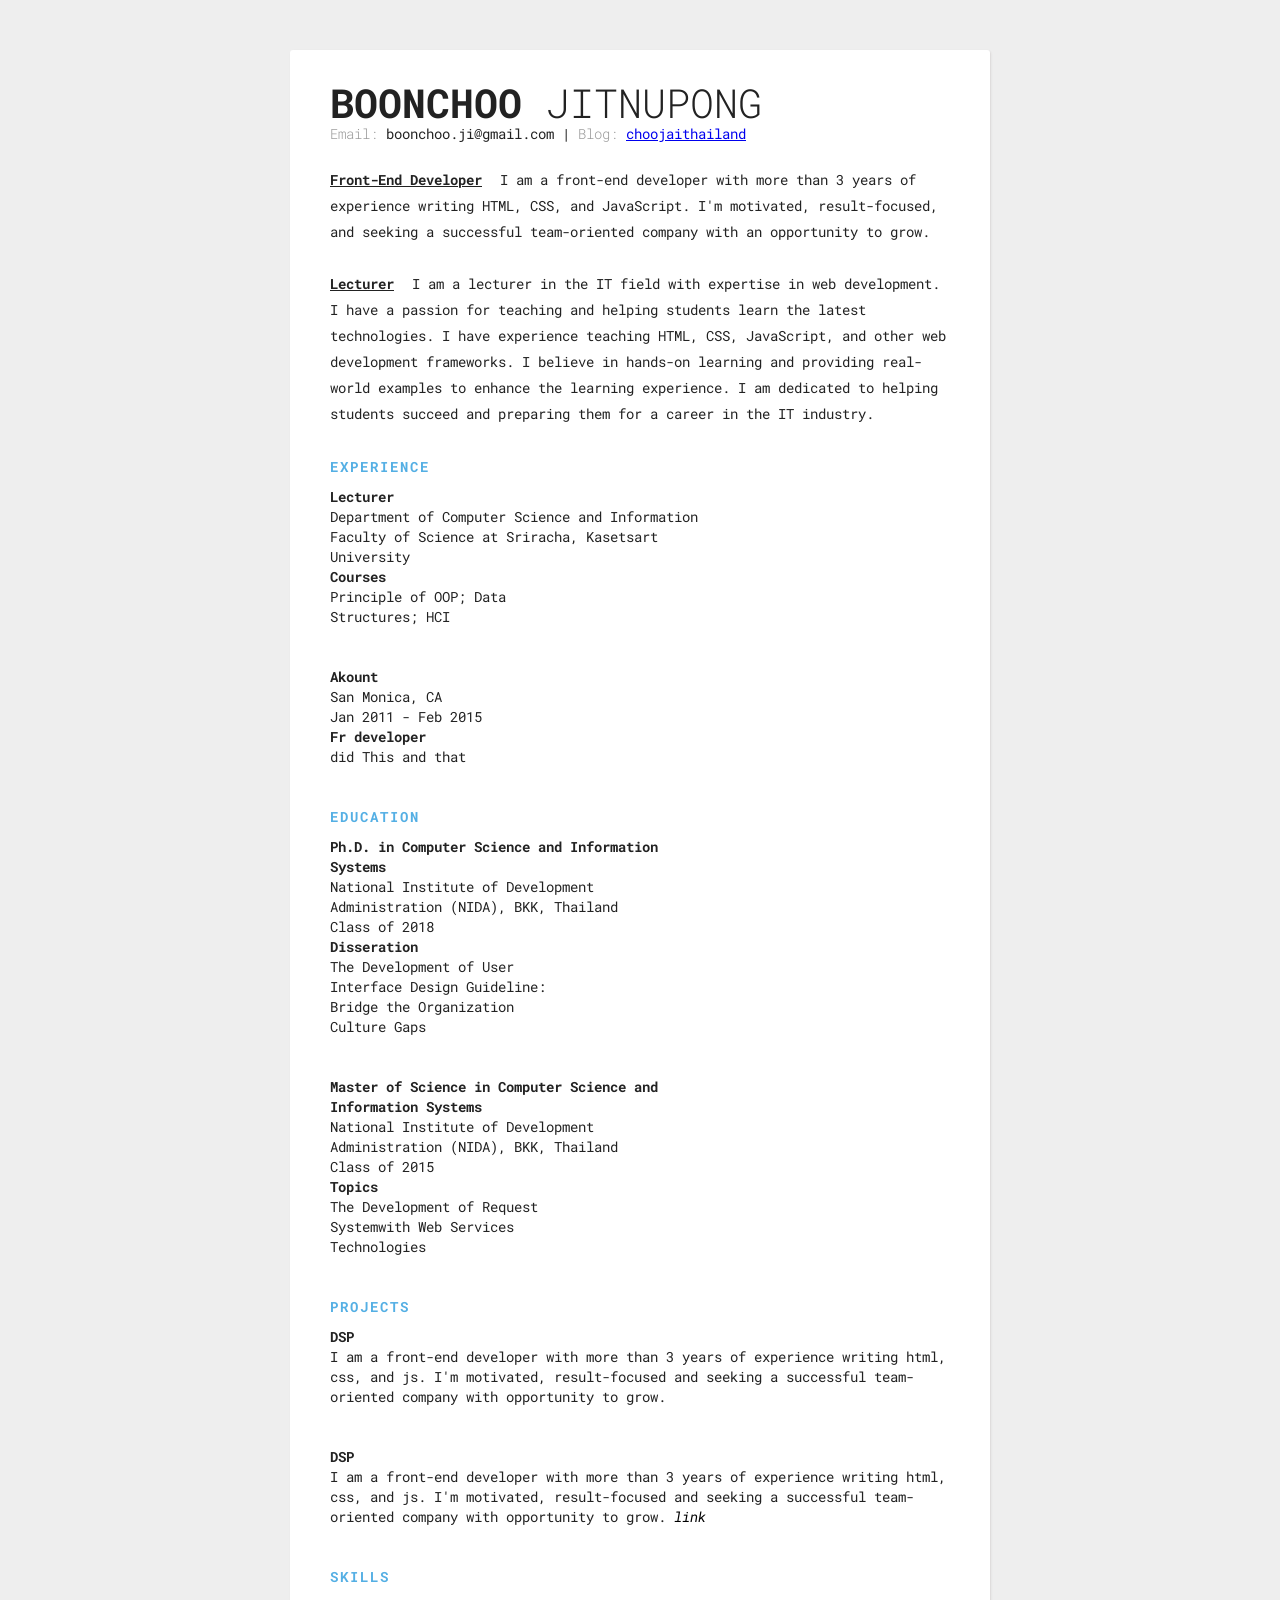
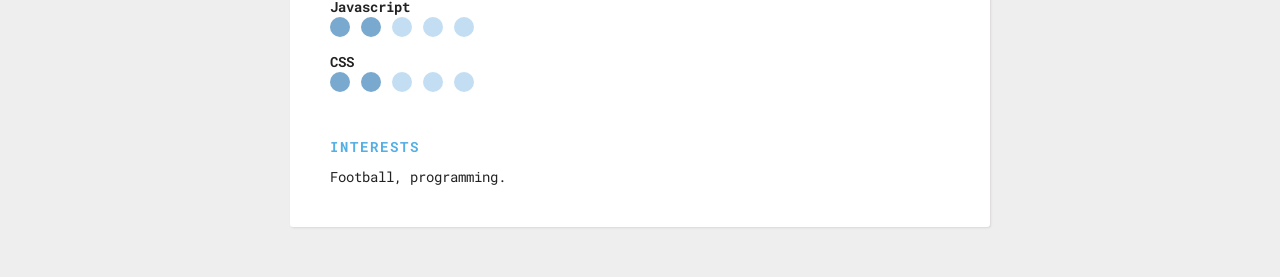
==== index.html @ eed9d1dd "add some new features" ====
<!DOCTYPE html>
<html lang="en">

<head>
    <meta charset="UTF-8">
    <meta name="viewport" content="width=device-width, initial-scale=1.0">
    <link rel="stylesheet" href="css/thecss.css">
    <title>Document</title>
</head>

<body>
    <link rel="preconnect" href="https://fonts.googleapis.com">
    <link rel="preconnect" href="https://fonts.gstatic.com" crossorigin>
    <link href="https://fonts.googleapis.com/css2?family=Roboto+Mono:ital,wght@0,100..700;1,100..700&display=swap"
        rel="stylesheet">

    <div class="container">
        <div class="header">
            <div class="full-name">
                <span class="first-name">Boonchoo</span>
                <span class="last-name">Jitnupong</span>
            </div>
            <div class="contact-info">
                <span class="email">Email: </span>
                <span class="email-val">boonchoo.ji@gmail.com</span>
                <span class="seperator">|</span>
                <span class="email">Blog:</span>
                <span class="email-val"><a href="https://choojaithailand.blogspot.com"
                        target="_blank">choojaithailand</a></span>
            </div>

            <div class="about">
                <p><span class="position">Front-End Developer </span>
                    <span class="desc">
                        I am a front-end developer with more than 3 years of experience writing HTML, CSS, and
                        JavaScript.
                        I'm motivated, result-focused, and seeking a successful team-oriented company with an
                        opportunity to
                        grow.
                    </span>
                </p>
                <br />
                <p>
                    <span class="position">Lecturer</span>
                    <span class="desc">
                        I am a lecturer in the IT field with expertise in web development. I have a passion for teaching
                        and helping students learn the latest technologies. I have experience teaching HTML, CSS,
                        JavaScript, and other web development frameworks. I believe in hands-on learning and providing
                        real-world examples to enhance the learning experience. I am dedicated to helping students
                        succeed and preparing them for a career in the IT industry.
                    </span>
                </p>
            </div>
        </div>
        <div class="details">
            <div class="section">
                <div class="section__title">Experience</div>
                <div class="section__list">
                    <div class="section__list-item">
                        <div class="left">
                            <div class="name">Lecturer</div>
                            <div class="addr">Department of Computer Science and Information</div>
                            <div class="duration">Faculty of Science at Sriracha, Kasetsart University</div>
                        </div>
                        <div class="right">
                            <div class="name">Courses</div>
                            <div class="desc">Principle of OOP; Data Structures; HCI</div>
                        </div>
                    </div>
                    <div class="section__list-item">
                        <div class="left">
                            <div class="name">Akount</div>
                            <div class="addr">San Monica, CA</div>
                            <div class="duration">Jan 2011 - Feb 2015</div>
                        </div>
                        <div class="right">
                            <div class="name">Fr developer</div>
                            <div class="desc">did This and that</div>
                        </div>
                    </div>

                </div>
            </div>
            <div class="section">
                <div class="section__title">Education</div>
                <div class="section__list">
                    <div class="section__list-item">
                        <div class="left">
                            <div class="name">Ph.D. in Computer Science and Information Systems</div>
                            <div class="addr">National Institute of Development Administration (NIDA), BKK, Thailand
                            </div>
                            <div class="duration">Class of 2018</div>
                        </div>
                        <div class="right">
                            <div class="name">Disseration</div>
                            <div class="desc">The Development of User Interface Design Guideline: Bridge the
                                Organization Culture Gaps</div>
                        </div>
                    </div>
                    <div class="section__list-item">
                        <div class="left">
                            <div class="name">Master of Science in Computer Science and Information Systems</div>
                            <div class="addr">National Institute of Development Administration (NIDA), BKK, Thailand
                            </div>
                            <div class="duration">Class of 2015</div>
                        </div>
                        <div class="right">
                            <div class="name">Topics</div>
                            <div class="desc">The Development of Request Systemwith Web Services Technologies</div>
                        </div>
                    </div>

                </div>

            </div>
            <div class="section">
                <div class="section__title">Projects</div>
                <div class="section__list">
                    <div class="section__list-item">
                        <div class="name">DSP</div>
                        <div class="text">I am a front-end developer with more than 3 years of experience writing html,
                            css, and js. I'm motivated, result-focused and seeking a successful team-oriented company
                            with opportunity to grow.</div>
                    </div>

                    <div class="section__list-item">
                        <div class="name">DSP</div>
                        <div class="text">I am a front-end developer with more than 3 years of experience writing html,
                            css, and js. I'm motivated, result-focused and seeking a successful team-oriented company
                            with opportunity to grow. <a href="/login">link</a>
                        </div>
                    </div>
                </div>
            </div>
            <div class="section">
                <div class="section__title">Skills</div>
                <div class="skills">
                    <div class="skills__item">
                        <div class="left">
                            <div class="name">
                                Javascript
                            </div>
                        </div>
                        <div class="right">
                            <input id="ck1" type="checkbox" checked />

                            <label for="ck1"></label>
                            <input id="ck2" type="checkbox" checked />

                            <label for="ck2"></label>
                            <input id="ck3" type="checkbox" />

                            <label for="ck3"></label>
                            <input id="ck4" type="checkbox" />
                            <label for="ck4"></label>
                            <input id="ck5" type="checkbox" />
                            <label for="ck5"></label>

                        </div>
                    </div>

                </div>
                <div class="skills__item">
                    <div class="left">
                        <div class="name">
                            CSS</div>
                    </div>
                    <div class="right">
                        <input id="ck1" type="checkbox" checked />

                        <label for="ck1"></label>
                        <input id="ck2" type="checkbox" checked />

                        <label for="ck2"></label>
                        <input id="ck3" type="checkbox" />

                        <label for="ck3"></label>
                        <input id="ck4" type="checkbox" />
                        <label for="ck4"></label>
                        <input id="ck5" type="checkbox" />
                        <label for="ck5"></label>

                    </div>
                </div>

            </div>
            <div class="section">
                <div class="section__title">
                    Interests
                </div>
                <div class="section__list">
                    <div class="section__list-item">
                        Football, programming.
                    </div>
                </div>
            </div>
        </div>
    </div>
    </div>
</body>

</html>
---- css/thecss.css ----
* {
  margin: 0;
  padding: 0;
  box-sizing: border-box;
}

html {
  height: 100%;
}

body {
  min-height: 100%;
  background: #eee;
  font-family: "Roboto Mono", monospace;
  font-weight: 400;
  color: #222;
  font-size: 14px;
  line-height: 26px;
  padding-bottom: 50px;
}

.container {
  max-width: 700px;
  background: #fff;
  margin: 0px auto 0px;
  box-shadow: 1px 1px 2px #dad7d7;
  border-radius: 3px;
  padding: 40px;
  margin-top: 50px;
}

.header {
  margin-bottom: 30px;

  .full-name {
    font-size: 40px;
    text-transform: uppercase;
    margin-bottom: 5px;
  }

  .first-name {
    font-weight: 700;
  }

  .last-name {
    font-weight: 300;
  }

  .contact-info {
    margin-bottom: 20px;
  }

  .email,
  .phone {
    color: #999;
    font-weight: 300;
  }

  .separator {
    height: 10px;
    display: inline-block;
    border-left: 2px solid #999;
    margin: 0px 10px;
  }

  .position {
    font-weight: bold;
    display: inline-block;
    margin-right: 10px;
    text-decoration: underline;
  }
}

.details {
  line-height: 20px;

  .section {
    margin-bottom: 40px;
  }

  .section:last-of-type {
    margin-bottom: 0px;
  }

  .section__title {
    letter-spacing: 2px;
    color: #54afe4;
    font-weight: bold;
    margin-bottom: 10px;
    text-transform: uppercase;
  }

  .section__list-item {
    margin-bottom: 40px;
  }

  .section__list-item:last-of-type {
    margin-bottom: 0;
  }

  .left,
  .right {
    vertical-align: top;
    display: inline-block;
  }

  .left {
    width: 60%;
  }

  .right {
    tex-align: right;
    width: 39%;
  }

  .name {
    font-weight: bold;
  }

  a {
    text-decoration: none;
    color: #000;
    font-style: italic;
  }

  a:hover {
    text-decoration: underline;
    color: #000;
  }

  .skills {
  }

  .skills__item {
    margin-bottom: 10px;
  }

  .skills__item .right {
    input {
      display: none;
    }

    label {
      display: inline-block;
      width: 20px;
      height: 20px;
      background: #c3def3;
      border-radius: 20px;
      margin-right: 3px;
    }

    input:checked + label {
      background: #79a9ce;
    }
  }
}
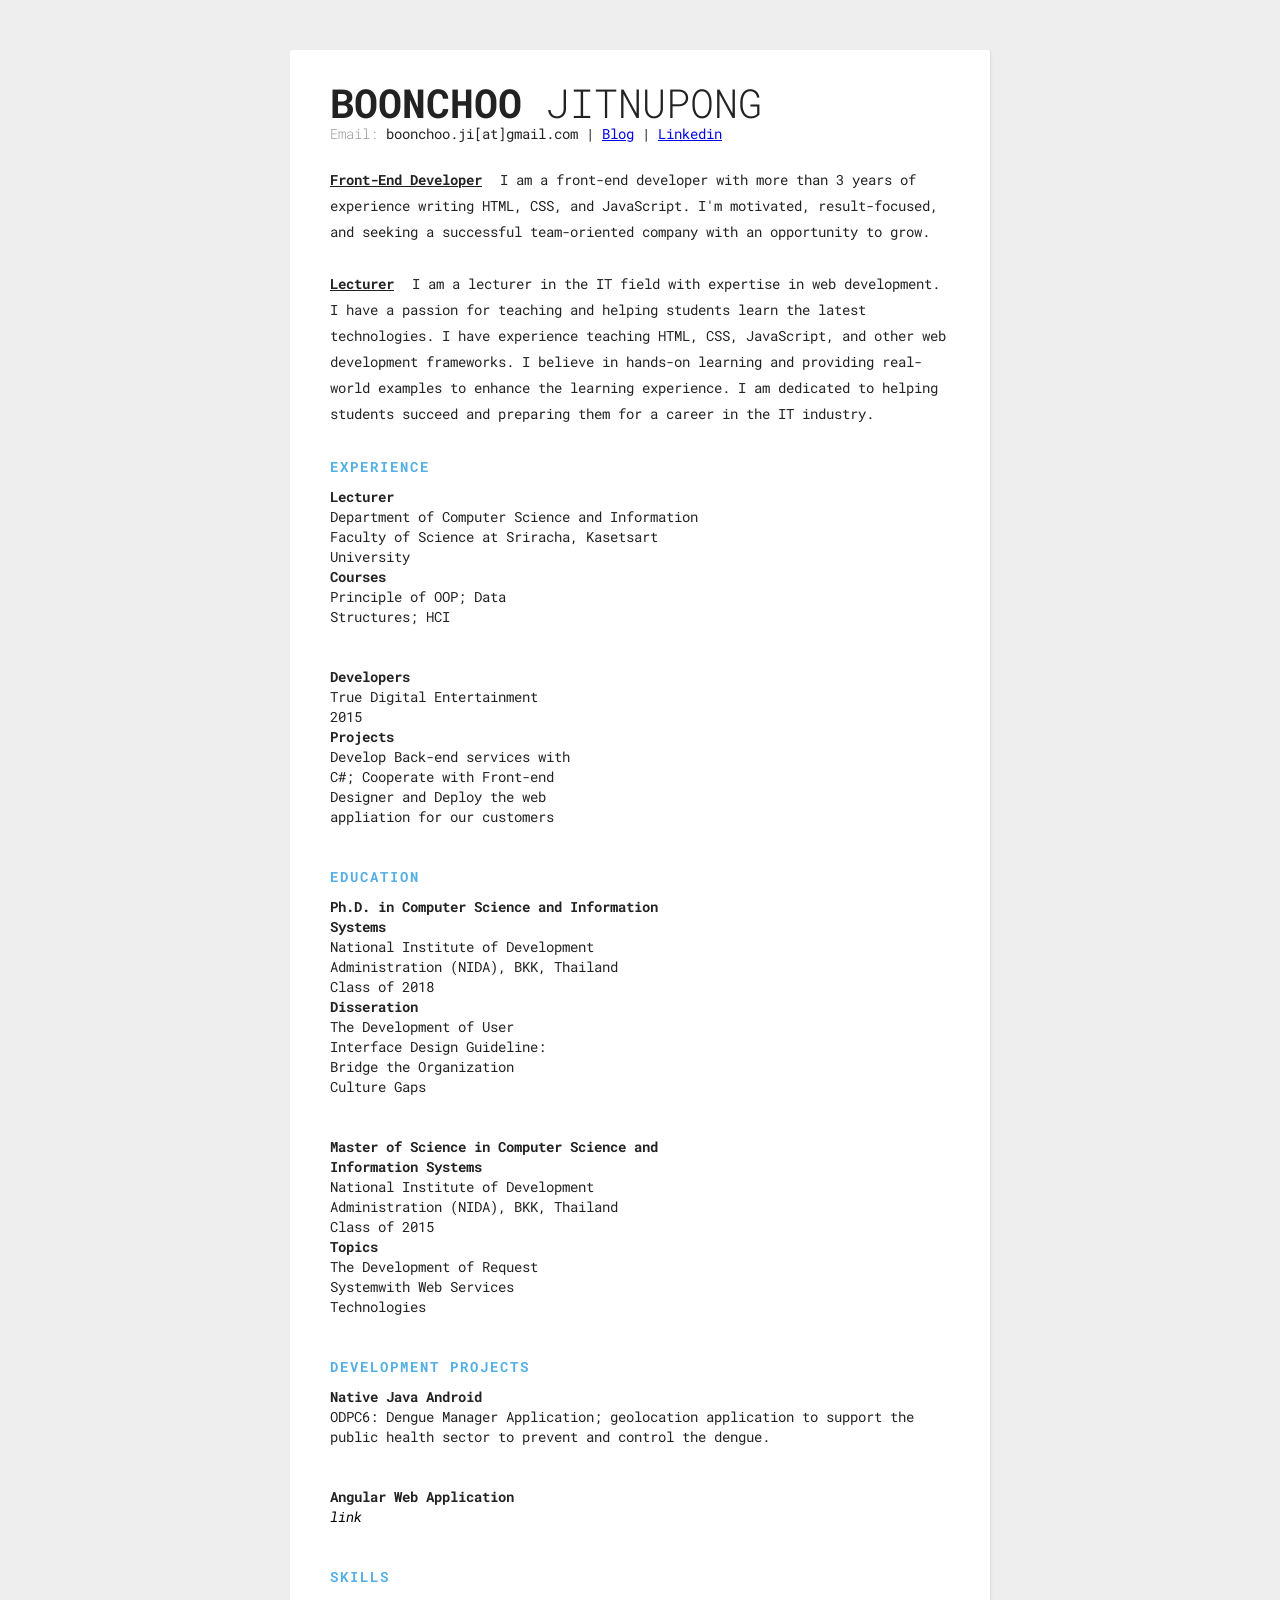
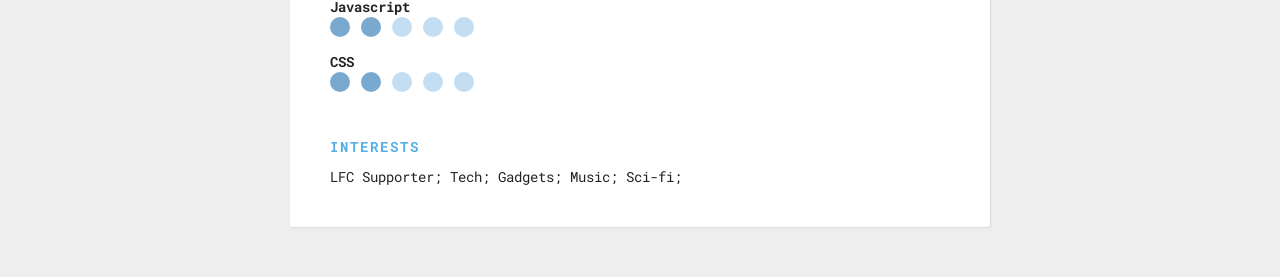
==== commit 86613ead: "finish 1st version" ====
--- a/index.html
+++ b/index.html
@@ -4,8 +4,12 @@
 <head>
     <meta charset="UTF-8">
     <meta name="viewport" content="width=device-width, initial-scale=1.0">
-    <link rel="stylesheet" href="css/thecss.css">
-    <title>Document</title>
+    <link rel="stylesheet" href="css/thecss.css" />
+    <link rel="shortcut icon" href="images/favicon.ico" type="image/x-icon">
+    <meta name="description"
+        content="Boonchoo Jitnupong, a lecturer at Kasetsart University Sriracha, specializes in Angular as a front-end developer. Explore his expertise in human-computer interaction and software development methodologies.">
+    <meta name="keywords" content="boonchoo; jitnupong; angular; front-end; developer;">
+    <title>Boonchoo Jitnupong (Ph.D.)</title>
 </head>
 
 <body>
@@ -22,11 +26,11 @@
             </div>
             <div class="contact-info">
                 <span class="email">Email: </span>
-                <span class="email-val">boonchoo.ji@gmail.com</span>
+                <span class="email-val">boonchoo.ji[at]gmail.com</span>
                 <span class="seperator">|</span>
-                <span class="email">Blog:</span>
-                <span class="email-val"><a href="https://choojaithailand.blogspot.com"
-                        target="_blank">choojaithailand</a></span>
+                <span class="email-val"><a href="https://choojaithailand.blogspot.com" target="_blank">Blog</a></span>
+                <span class="seperator">|</span>
+                <span class="email-val"><a href="https://linkedin.com/in/boonchoo" target="_blank">Linkedin</a></span>
             </div>
 
             <div class="about">
@@ -69,13 +73,14 @@
                     </div>
                     <div class="section__list-item">
                         <div class="left">
-                            <div class="name">Akount</div>
-                            <div class="addr">San Monica, CA</div>
-                            <div class="duration">Jan 2011 - Feb 2015</div>
-                        </div>
-                        <div class="right">
-                            <div class="name">Fr developer</div>
-                            <div class="desc">did This and that</div>
+                            <div class="name">Developers</div>
+                            <div class="addr">True Digital Entertainment</div>
+                            <div class="duration">2015</div>
+                        </div>
+                        <div class="right">
+                            <div class="name">Projects</div>
+                            <div class="desc">Develop Back-end services with C#; Cooperate with Front-end Designer and
+                                Deploy the web appliation for our customers</div>
                         </div>
                     </div>
 
@@ -114,20 +119,17 @@
 
             </div>
             <div class="section">
-                <div class="section__title">Projects</div>
-                <div class="section__list">
-                    <div class="section__list-item">
-                        <div class="name">DSP</div>
-                        <div class="text">I am a front-end developer with more than 3 years of experience writing html,
-                            css, and js. I'm motivated, result-focused and seeking a successful team-oriented company
-                            with opportunity to grow.</div>
-                    </div>
-
-                    <div class="section__list-item">
-                        <div class="name">DSP</div>
-                        <div class="text">I am a front-end developer with more than 3 years of experience writing html,
-                            css, and js. I'm motivated, result-focused and seeking a successful team-oriented company
-                            with opportunity to grow. <a href="/login">link</a>
+                <div class="section__title">Development Projects</div>
+                <div class="section__list">
+                    <div class="section__list-item">
+                        <div class="name">Native Java Android</div>
+                        <div class="text">ODPC6: Dengue Manager Application; geolocation application to support the
+                            public health sector to prevent and control the dengue.</div>
+                    </div>
+
+                    <div class="section__list-item">
+                        <div class="name">Angular Web Application</div>
+                        <div class="text"><a href="/login">link</a>
                         </div>
                     </div>
                 </div>
@@ -190,7 +192,7 @@
                 </div>
                 <div class="section__list">
                     <div class="section__list-item">
-                        Football, programming.
+                        LFC Supporter; Tech; Gadgets; Music; Sci-fi;
                     </div>
                 </div>
             </div>
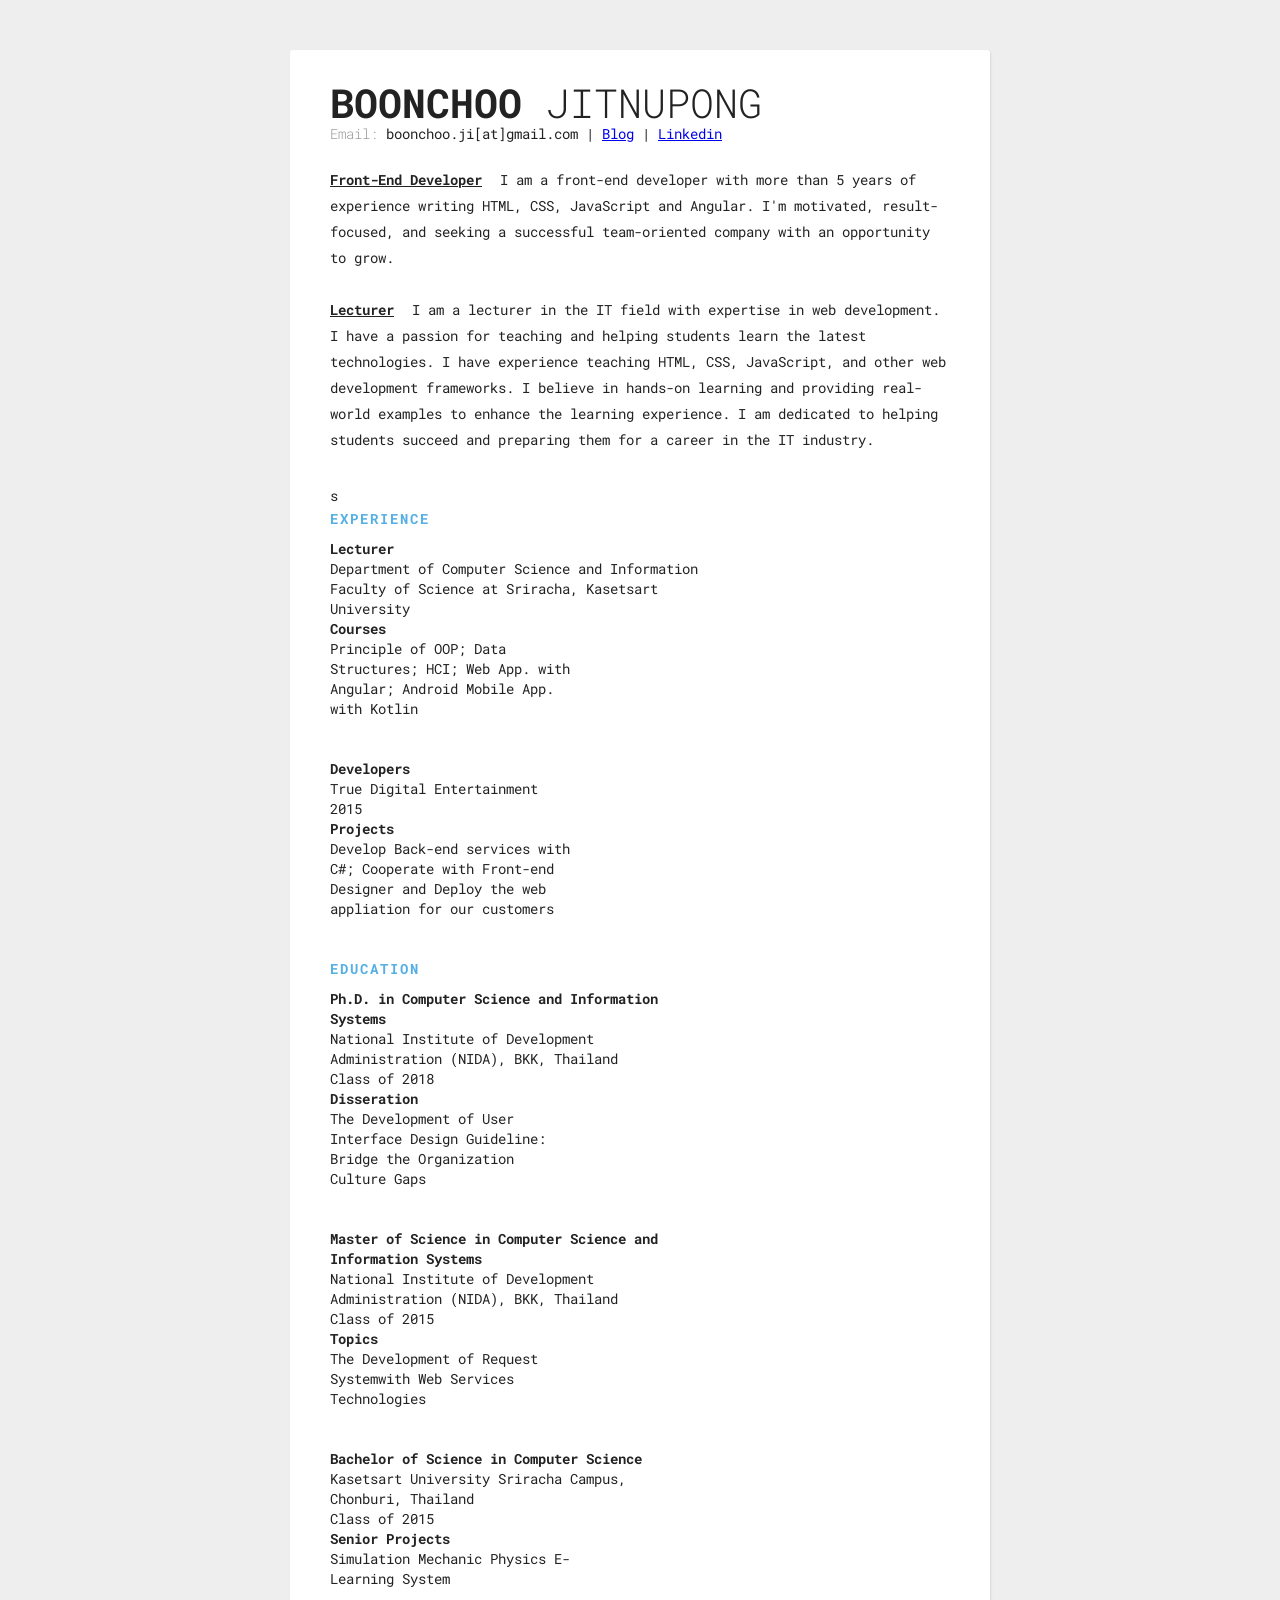
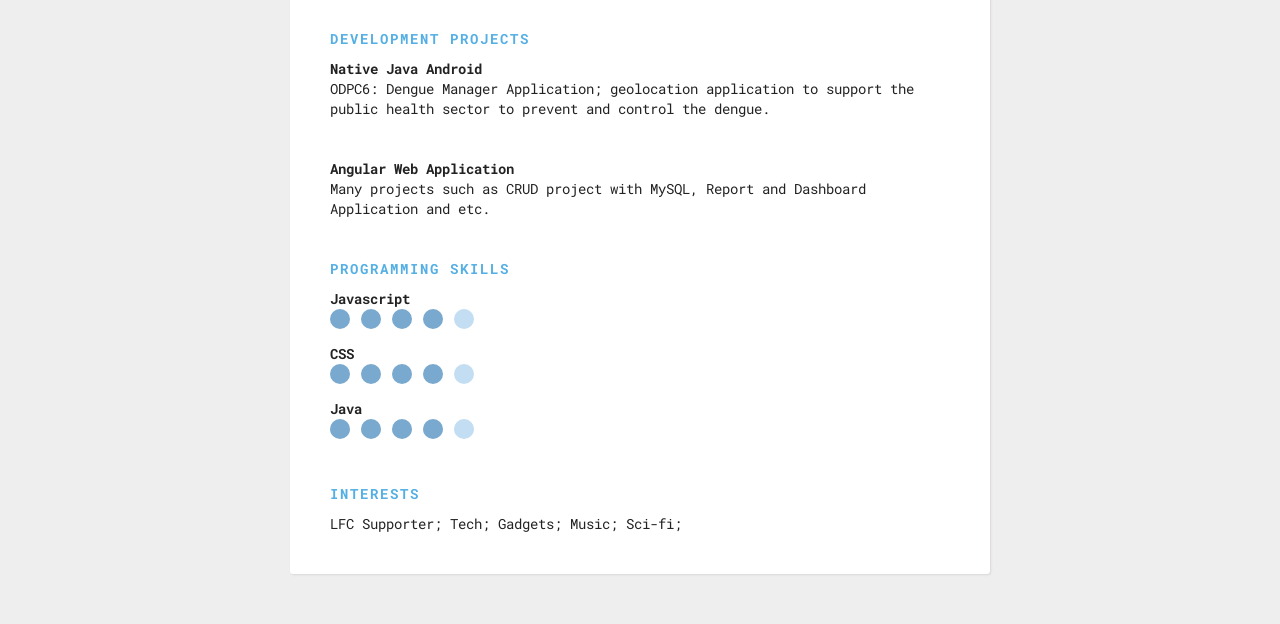
==== commit 8f94a692: "add some exp." ====
--- a/index.html
+++ b/index.html
@@ -36,8 +36,8 @@
             <div class="about">
                 <p><span class="position">Front-End Developer </span>
                     <span class="desc">
-                        I am a front-end developer with more than 3 years of experience writing HTML, CSS, and
-                        JavaScript.
+                        I am a front-end developer with more than 5 years of experience writing HTML, CSS,
+                        JavaScript and Angular.
                         I'm motivated, result-focused, and seeking a successful team-oriented company with an
                         opportunity to
                         grow.
@@ -55,7 +55,7 @@
                     </span>
                 </p>
             </div>
-        </div>
+        </div>s
         <div class="details">
             <div class="section">
                 <div class="section__title">Experience</div>
@@ -68,7 +68,7 @@
                         </div>
                         <div class="right">
                             <div class="name">Courses</div>
-                            <div class="desc">Principle of OOP; Data Structures; HCI</div>
+                            <div class="desc">Principle of OOP; Data Structures; HCI; Web App. with Angular; Android Mobile App. with Kotlin</div>
                         </div>
                     </div>
                     <div class="section__list-item">
@@ -114,6 +114,18 @@
                             <div class="desc">The Development of Request Systemwith Web Services Technologies</div>
                         </div>
                     </div>
+                    <div class="section__list-item">
+                        <div class="left">
+                            <div class="name">Bachelor of Science in Computer Science</div>
+                            <div class="addr">Kasetsart University Sriracha Campus, Chonburi, Thailand
+                            </div>
+                            <div class="duration">Class of 2015</div>
+                        </div>
+                        <div class="right">
+                            <div class="name">Senior Projects</div>
+                            <div class="desc">Simulation Mechanic Physics E-Learning System</div>
+                        </div>
+                    </div>
 
                 </div>
 
@@ -129,13 +141,12 @@
 
                     <div class="section__list-item">
                         <div class="name">Angular Web Application</div>
-                        <div class="text"><a href="/login">link</a>
-                        </div>
-                    </div>
-                </div>
-            </div>
-            <div class="section">
-                <div class="section__title">Skills</div>
+                        <div class="text">Many projects such as CRUD project with MySQL, Report and Dashboard Application and etc.</div>
+                    </div>
+                </div>
+            </div>
+            <div class="section">
+                <div class="section__title">Programming Skills</div>
                 <div class="skills">
                     <div class="skills__item">
                         <div class="left">
@@ -150,10 +161,10 @@
                             <input id="ck2" type="checkbox" checked />
 
                             <label for="ck2"></label>
-                            <input id="ck3" type="checkbox" />
+                            <input id="ck3" type="checkbox" checked/>
 
                             <label for="ck3"></label>
-                            <input id="ck4" type="checkbox" />
+                            <input id="ck4" type="checkbox" checked/>
                             <label for="ck4"></label>
                             <input id="ck5" type="checkbox" />
                             <label for="ck5"></label>
@@ -174,10 +185,32 @@
                         <input id="ck2" type="checkbox" checked />
 
                         <label for="ck2"></label>
-                        <input id="ck3" type="checkbox" />
+                        <input id="ck3" type="checkbox" checked/>
 
                         <label for="ck3"></label>
-                        <input id="ck4" type="checkbox" />
+                        <input id="ck4" type="checkbox" checked/>
+                        <label for="ck4"></label>
+                        <input id="ck5" type="checkbox" />
+                        <label for="ck5"></label>
+
+                    </div>
+                </div>
+                <div class="skills__item">
+                    <div class="left">
+                        <div class="name">
+                            Java</div>
+                    </div>
+                    <div class="right">
+                        <input id="ck1" type="checkbox" checked />
+
+                        <label for="ck1"></label>
+                        <input id="ck2" type="checkbox" checked />
+
+                        <label for="ck2"></label>
+                        <input id="ck3" type="checkbox" checked/>
+
+                        <label for="ck3"></label>
+                        <input id="ck4" type="checkbox" checked/>
                         <label for="ck4"></label>
                         <input id="ck5" type="checkbox" />
                         <label for="ck5"></label>
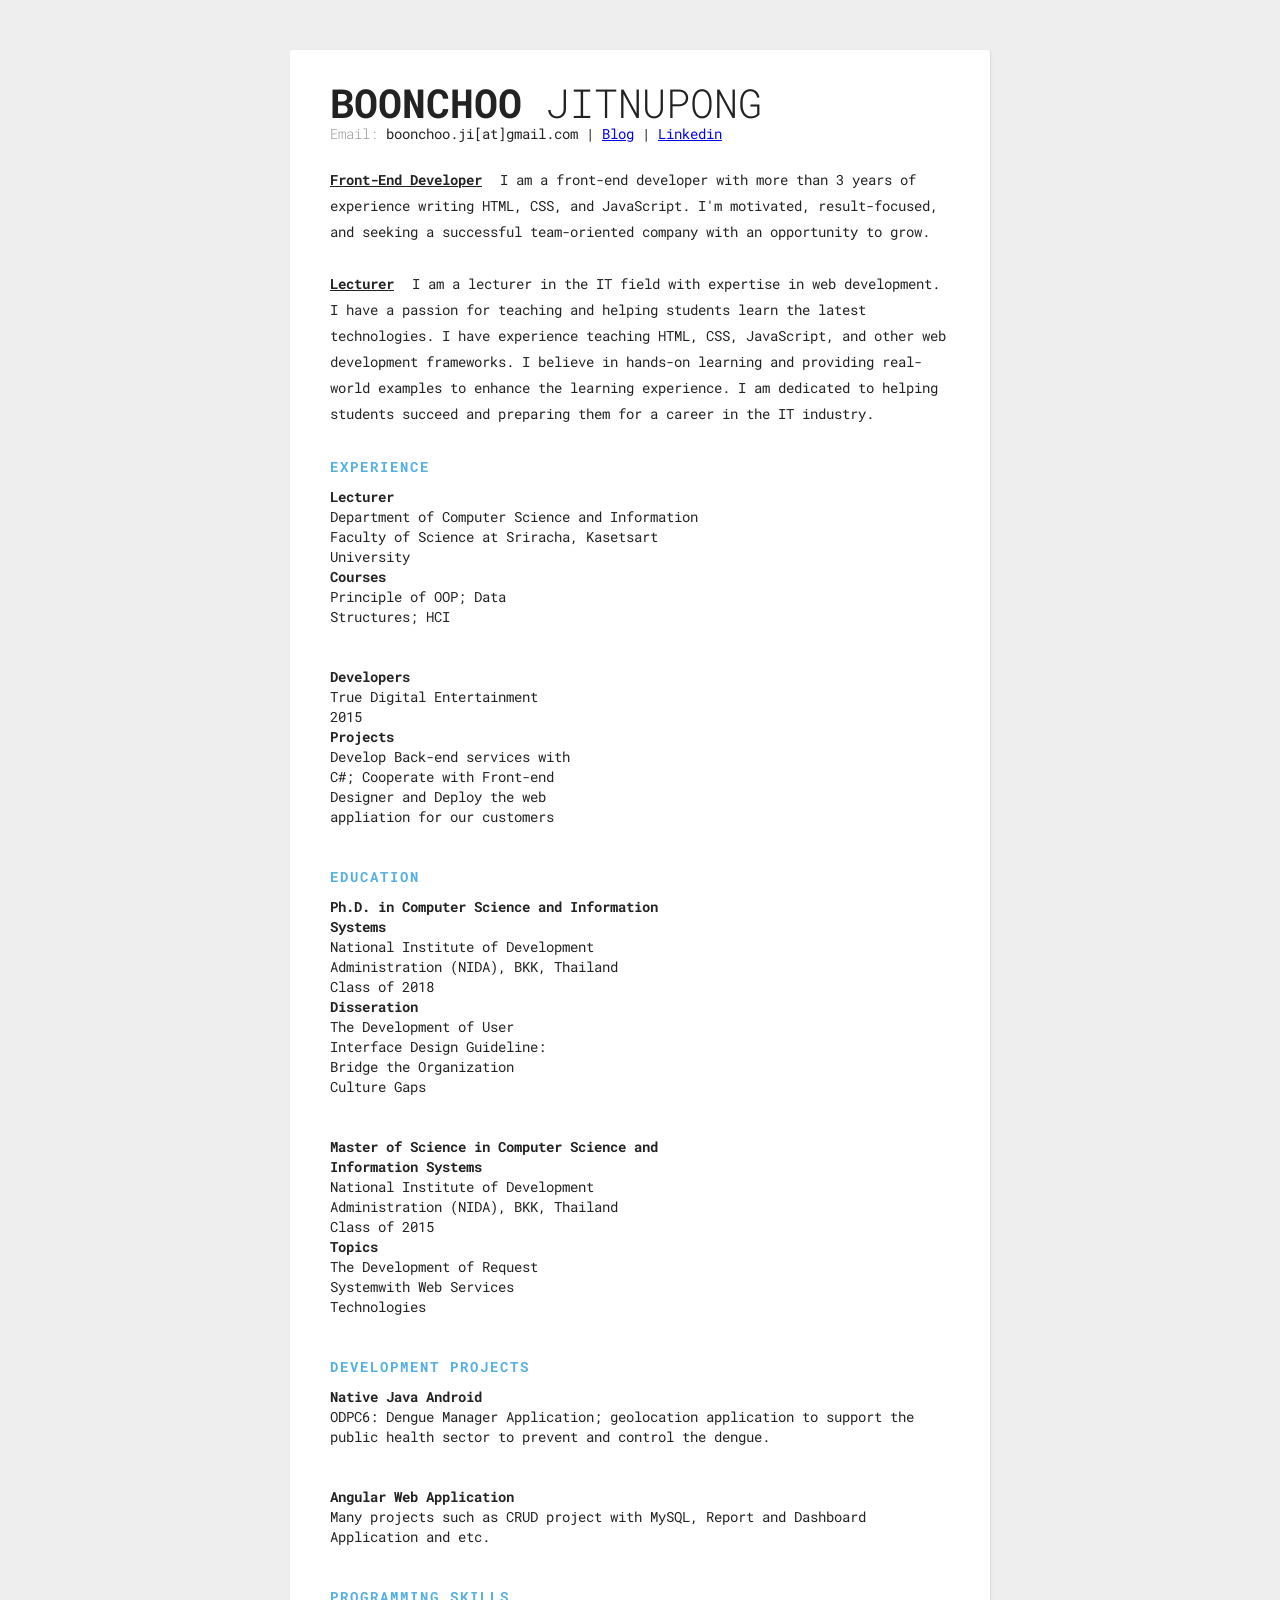
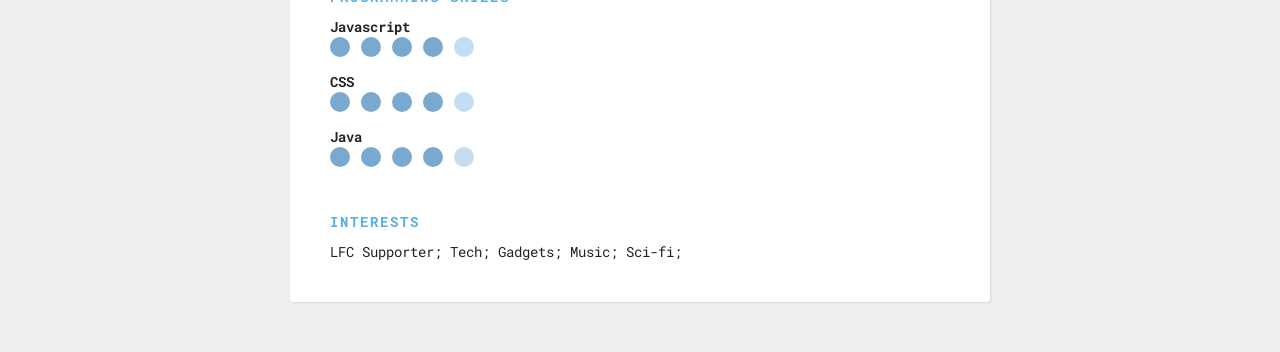
==== commit b6fce53f: "update skills" ====
--- a/index.html
+++ b/index.html
@@ -36,8 +36,8 @@
             <div class="about">
                 <p><span class="position">Front-End Developer </span>
                     <span class="desc">
-                        I am a front-end developer with more than 5 years of experience writing HTML, CSS,
-                        JavaScript and Angular.
+                        I am a front-end developer with more than 3 years of experience writing HTML, CSS, and
+                        JavaScript.
                         I'm motivated, result-focused, and seeking a successful team-oriented company with an
                         opportunity to
                         grow.
@@ -55,7 +55,7 @@
                     </span>
                 </p>
             </div>
-        </div>s
+        </div>
         <div class="details">
             <div class="section">
                 <div class="section__title">Experience</div>
@@ -68,7 +68,7 @@
                         </div>
                         <div class="right">
                             <div class="name">Courses</div>
-                            <div class="desc">Principle of OOP; Data Structures; HCI; Web App. with Angular; Android Mobile App. with Kotlin</div>
+                            <div class="desc">Principle of OOP; Data Structures; HCI</div>
                         </div>
                     </div>
                     <div class="section__list-item">
@@ -112,18 +112,6 @@
                         <div class="right">
                             <div class="name">Topics</div>
                             <div class="desc">The Development of Request Systemwith Web Services Technologies</div>
-                        </div>
-                    </div>
-                    <div class="section__list-item">
-                        <div class="left">
-                            <div class="name">Bachelor of Science in Computer Science</div>
-                            <div class="addr">Kasetsart University Sriracha Campus, Chonburi, Thailand
-                            </div>
-                            <div class="duration">Class of 2015</div>
-                        </div>
-                        <div class="right">
-                            <div class="name">Senior Projects</div>
-                            <div class="desc">Simulation Mechanic Physics E-Learning System</div>
                         </div>
                     </div>
 
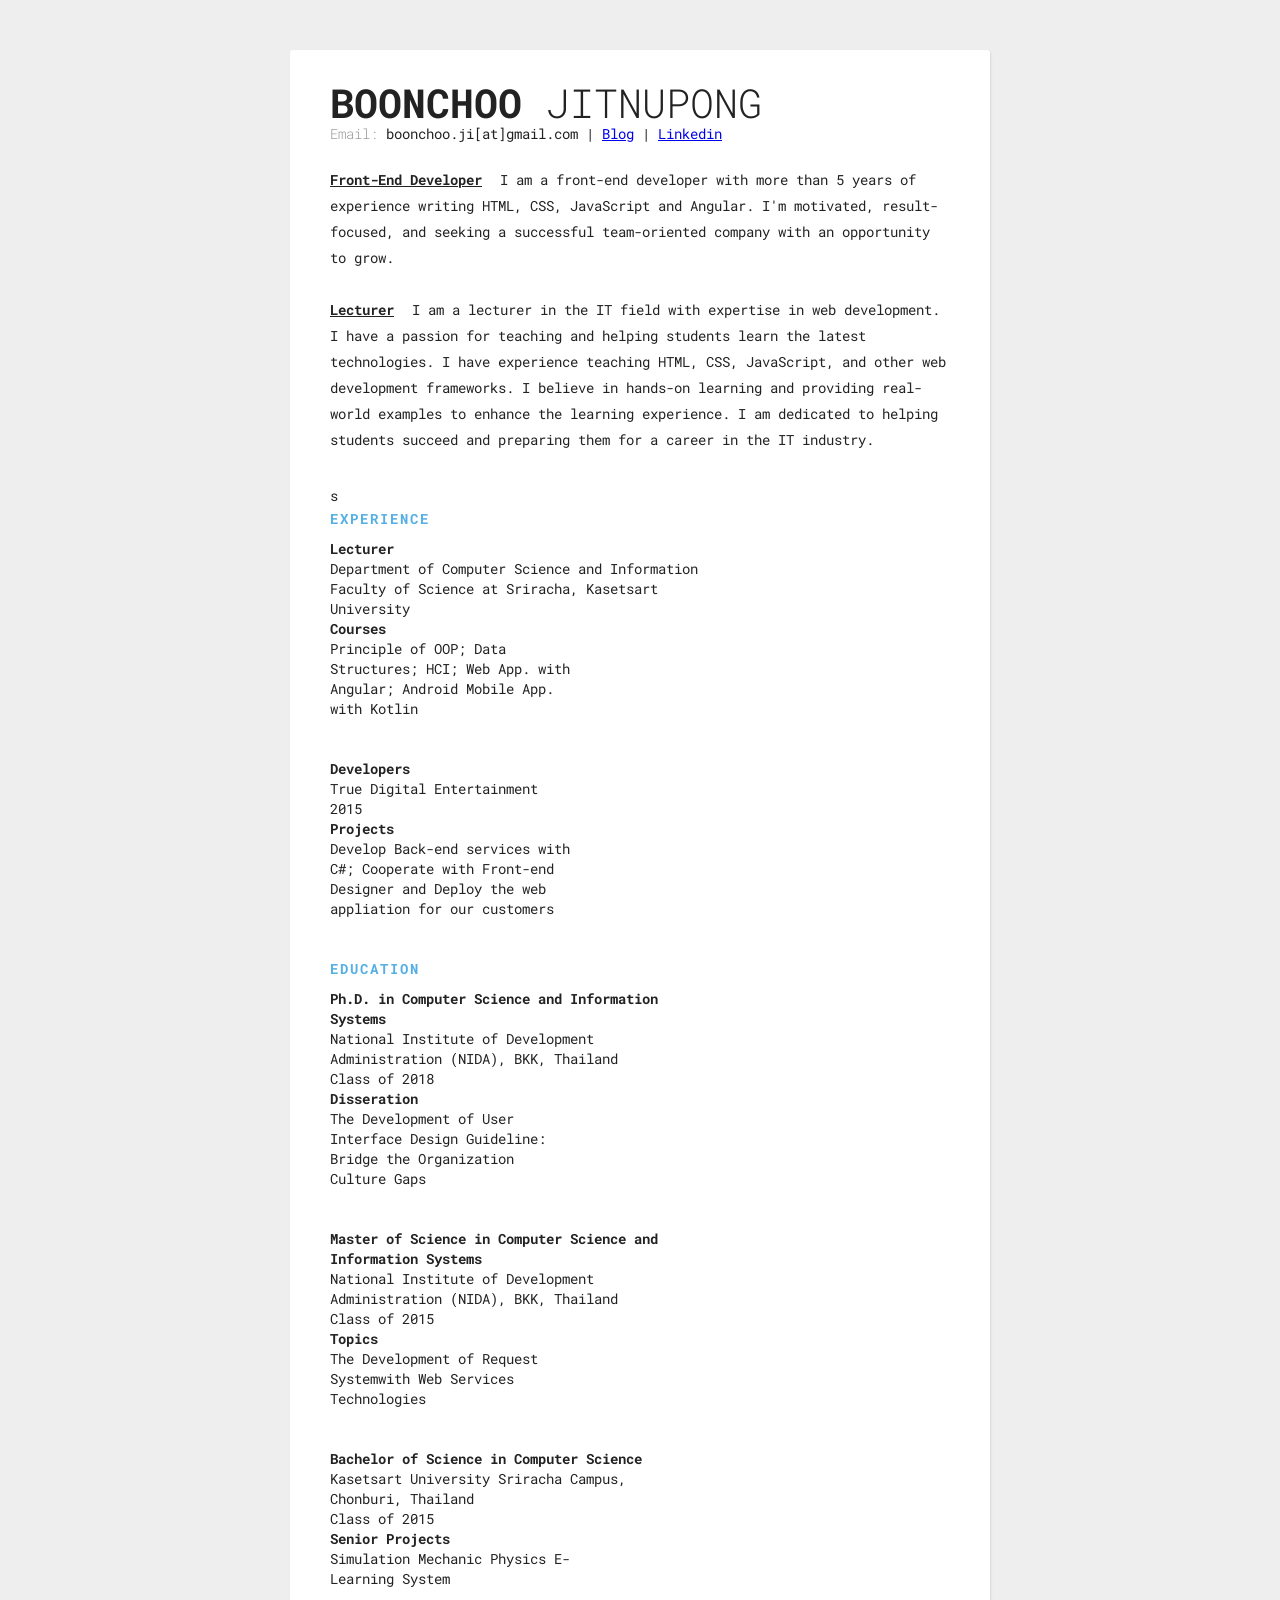
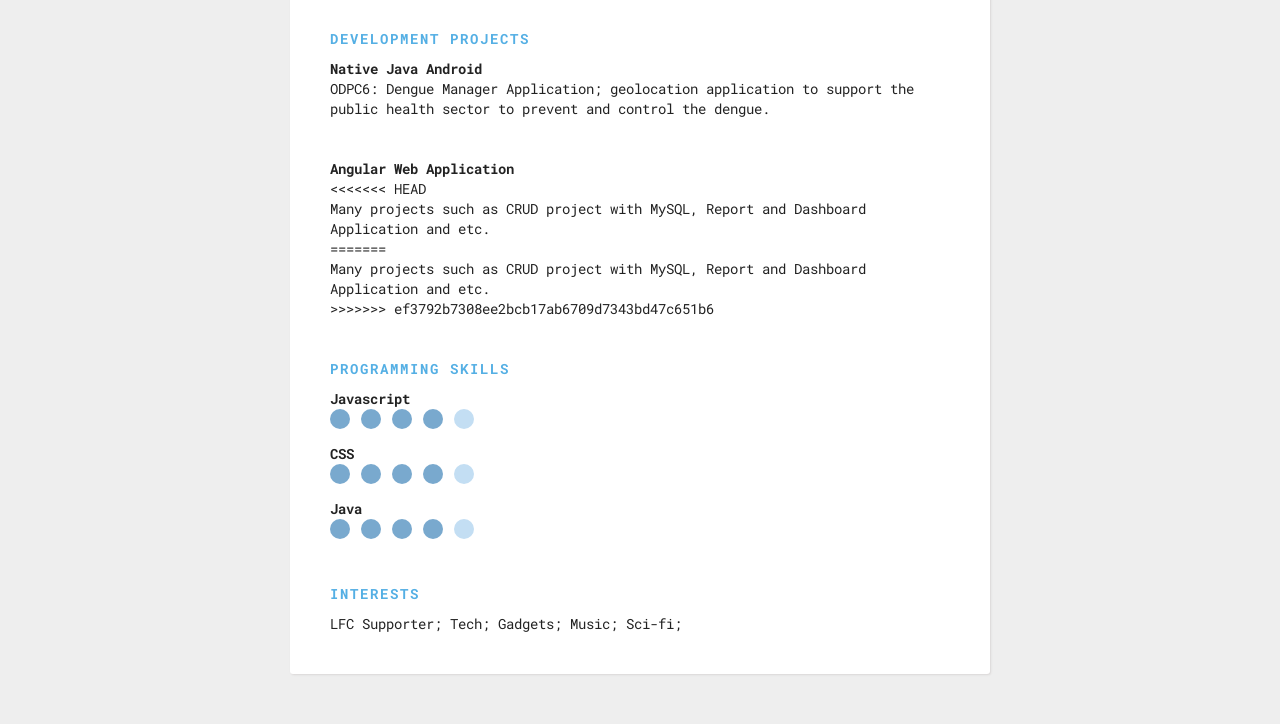
==== commit 3a41d7bf: "add CI/CD workflow for Azure Static Web Apps deployment" ====
--- a/index.html
+++ b/index.html
@@ -36,8 +36,8 @@
             <div class="about">
                 <p><span class="position">Front-End Developer </span>
                     <span class="desc">
-                        I am a front-end developer with more than 3 years of experience writing HTML, CSS, and
-                        JavaScript.
+                        I am a front-end developer with more than 5 years of experience writing HTML, CSS,
+                        JavaScript and Angular.
                         I'm motivated, result-focused, and seeking a successful team-oriented company with an
                         opportunity to
                         grow.
@@ -55,7 +55,7 @@
                     </span>
                 </p>
             </div>
-        </div>
+        </div>s
         <div class="details">
             <div class="section">
                 <div class="section__title">Experience</div>
@@ -68,7 +68,7 @@
                         </div>
                         <div class="right">
                             <div class="name">Courses</div>
-                            <div class="desc">Principle of OOP; Data Structures; HCI</div>
+                            <div class="desc">Principle of OOP; Data Structures; HCI; Web App. with Angular; Android Mobile App. with Kotlin</div>
                         </div>
                     </div>
                     <div class="section__list-item">
@@ -114,6 +114,18 @@
                             <div class="desc">The Development of Request Systemwith Web Services Technologies</div>
                         </div>
                     </div>
+                    <div class="section__list-item">
+                        <div class="left">
+                            <div class="name">Bachelor of Science in Computer Science</div>
+                            <div class="addr">Kasetsart University Sriracha Campus, Chonburi, Thailand
+                            </div>
+                            <div class="duration">Class of 2015</div>
+                        </div>
+                        <div class="right">
+                            <div class="name">Senior Projects</div>
+                            <div class="desc">Simulation Mechanic Physics E-Learning System</div>
+                        </div>
+                    </div>
 
                 </div>
 
@@ -129,7 +141,12 @@
 
                     <div class="section__list-item">
                         <div class="name">Angular Web Application</div>
+<<<<<<< HEAD
                         <div class="text">Many projects such as CRUD project with MySQL, Report and Dashboard Application and etc.</div>
+=======
+                        <div class="text">Many projects such as CRUD project with MySQL, Report and Dashboard
+                            Application and etc.</div>
+>>>>>>> ef3792b7308ee2bcb17ab6709d7343bd47c651b6
                     </div>
                 </div>
             </div>
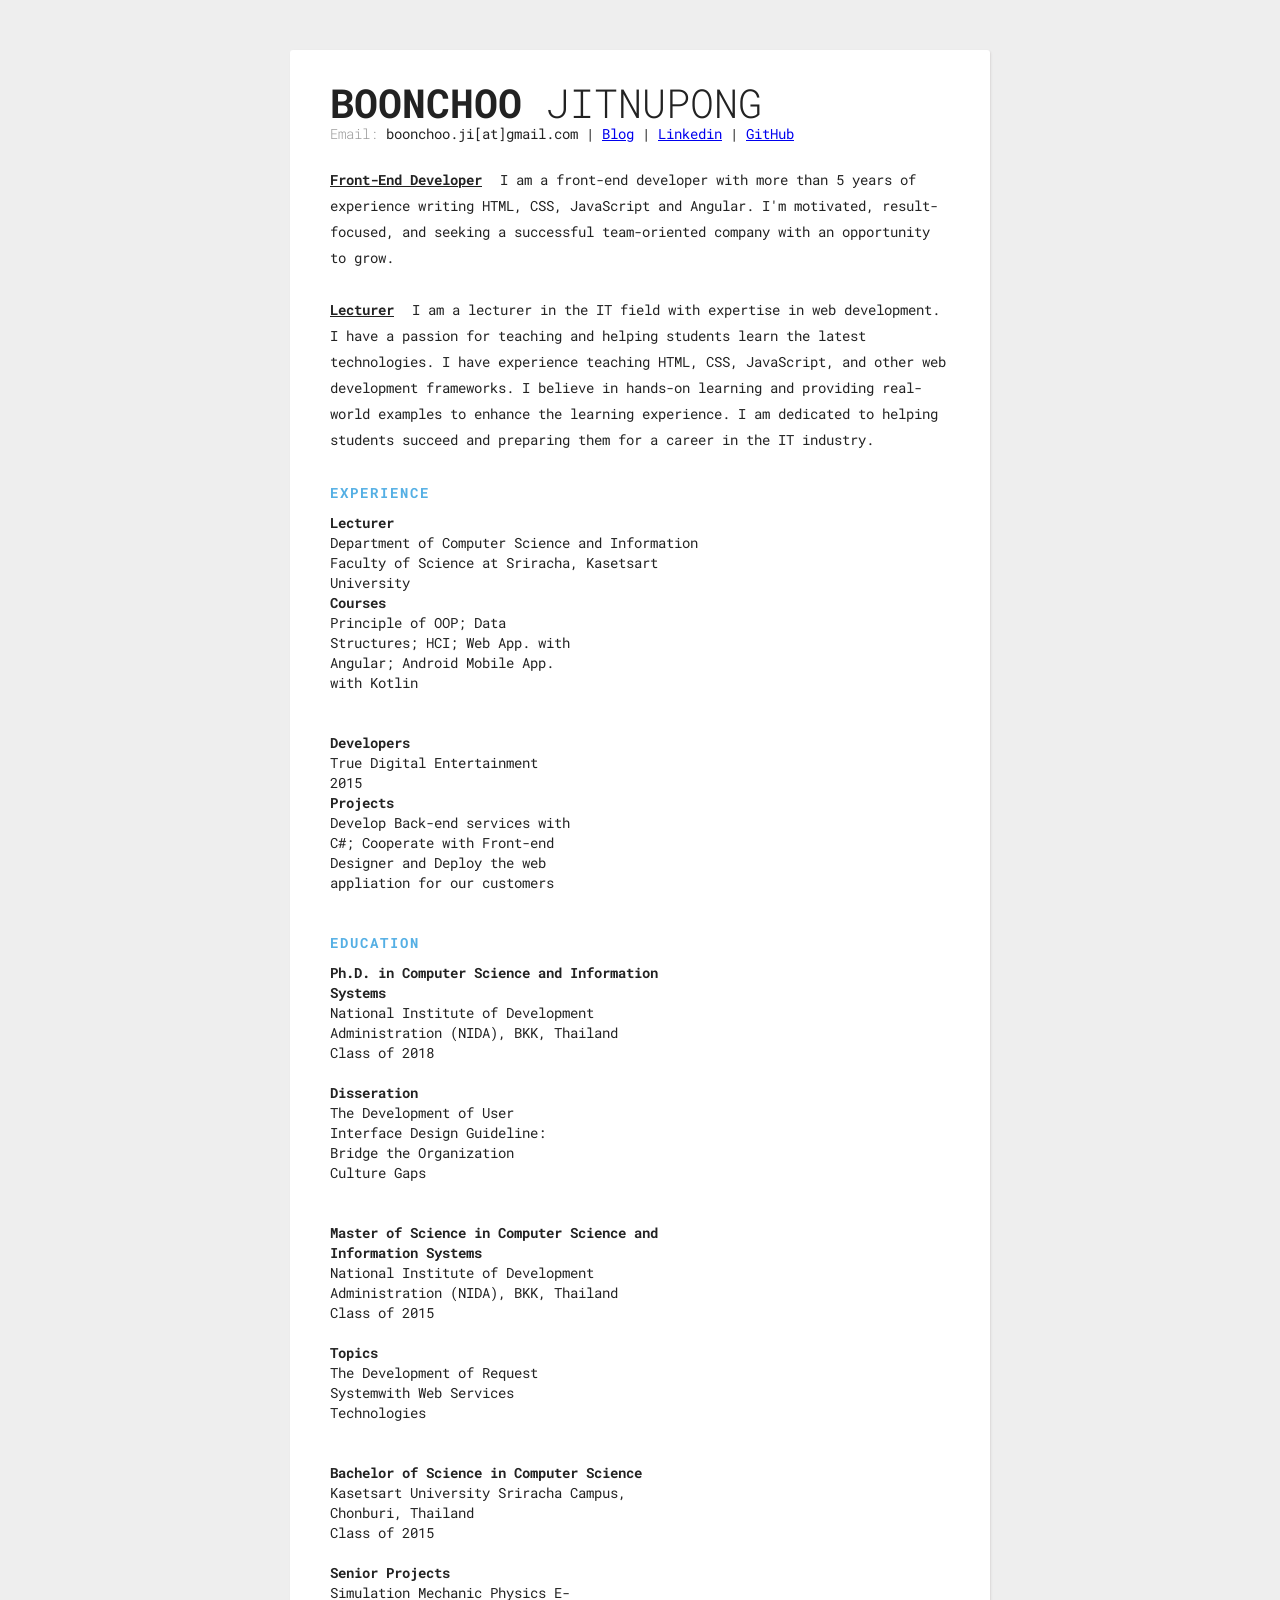
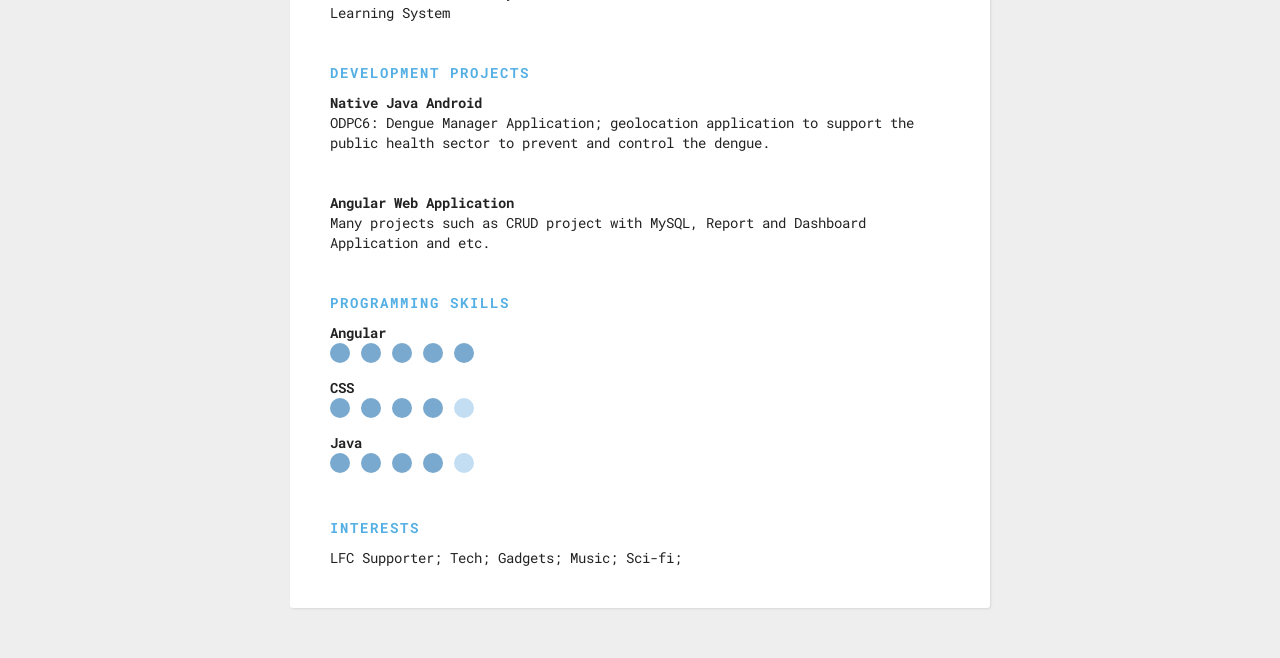
==== commit e959586d: "fix: resolve merge conflicts and update contact links in index.html" ====
--- a/index.html
+++ b/index.html
@@ -31,6 +31,8 @@
                 <span class="email-val"><a href="https://choojaithailand.blogspot.com" target="_blank">Blog</a></span>
                 <span class="seperator">|</span>
                 <span class="email-val"><a href="https://linkedin.com/in/boonchoo" target="_blank">Linkedin</a></span>
+                <span class="seperator">|</span>
+                <span class="email-val"><a href="https://github.com/jitnupong-b" target="_blank">GitHub</a></span>
             </div>
 
             <div class="about">
@@ -55,7 +57,7 @@
                     </span>
                 </p>
             </div>
-        </div>s
+        </div>
         <div class="details">
             <div class="section">
                 <div class="section__title">Experience</div>
@@ -96,6 +98,7 @@
                             </div>
                             <div class="duration">Class of 2018</div>
                         </div>
+                        <br/><br/>
                         <div class="right">
                             <div class="name">Disseration</div>
                             <div class="desc">The Development of User Interface Design Guideline: Bridge the
@@ -109,6 +112,7 @@
                             </div>
                             <div class="duration">Class of 2015</div>
                         </div>
+                        <br/><br/>
                         <div class="right">
                             <div class="name">Topics</div>
                             <div class="desc">The Development of Request Systemwith Web Services Technologies</div>
@@ -121,6 +125,7 @@
                             </div>
                             <div class="duration">Class of 2015</div>
                         </div>
+                        <br/><br/>
                         <div class="right">
                             <div class="name">Senior Projects</div>
                             <div class="desc">Simulation Mechanic Physics E-Learning System</div>
@@ -141,12 +146,7 @@
 
                     <div class="section__list-item">
                         <div class="name">Angular Web Application</div>
-<<<<<<< HEAD
                         <div class="text">Many projects such as CRUD project with MySQL, Report and Dashboard Application and etc.</div>
-=======
-                        <div class="text">Many projects such as CRUD project with MySQL, Report and Dashboard
-                            Application and etc.</div>
->>>>>>> ef3792b7308ee2bcb17ab6709d7343bd47c651b6
                     </div>
                 </div>
             </div>
@@ -156,22 +156,19 @@
                     <div class="skills__item">
                         <div class="left">
                             <div class="name">
-                                Javascript
+                                Angular
                             </div>
                         </div>
                         <div class="right">
                             <input id="ck1" type="checkbox" checked />
-
                             <label for="ck1"></label>
                             <input id="ck2" type="checkbox" checked />
-
                             <label for="ck2"></label>
                             <input id="ck3" type="checkbox" checked/>
-
                             <label for="ck3"></label>
                             <input id="ck4" type="checkbox" checked/>
                             <label for="ck4"></label>
-                            <input id="ck5" type="checkbox" />
+                            <input id="ck5" type="checkbox" checked/>
                             <label for="ck5"></label>
 
                         </div>
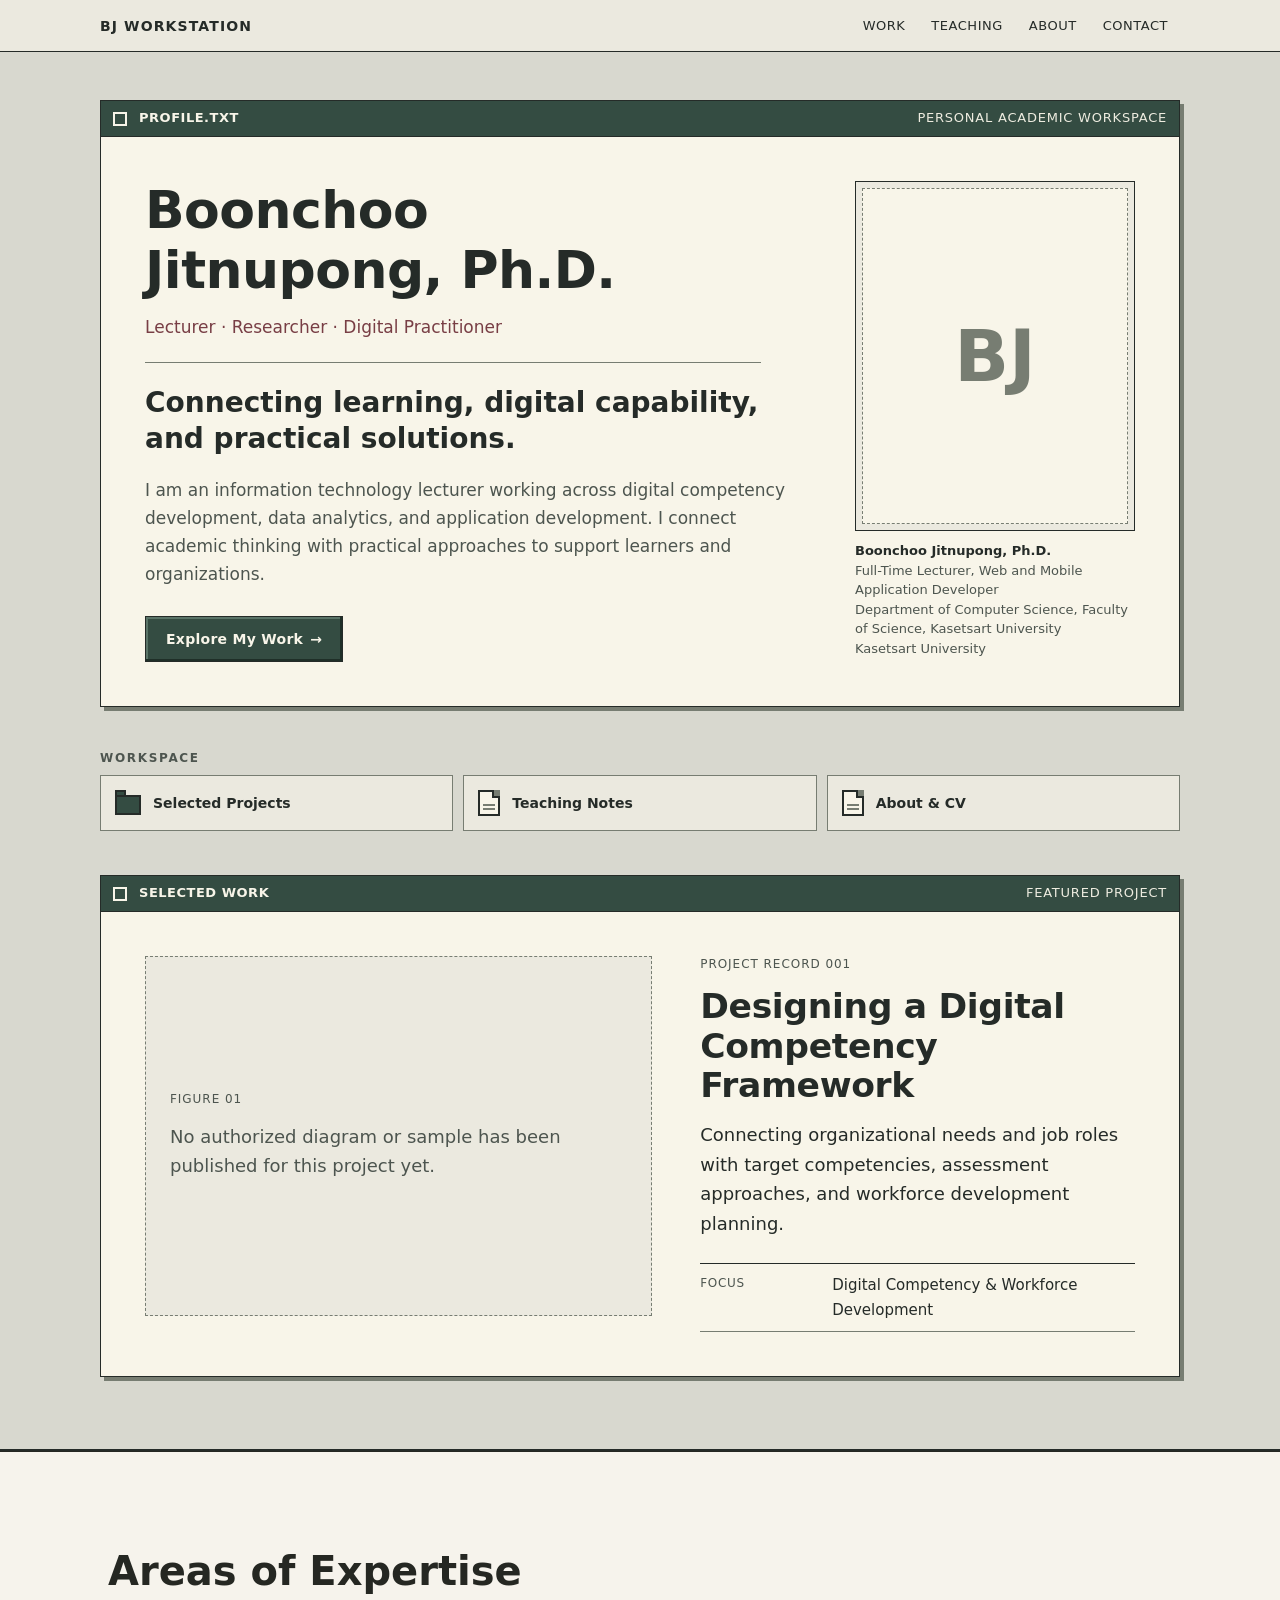
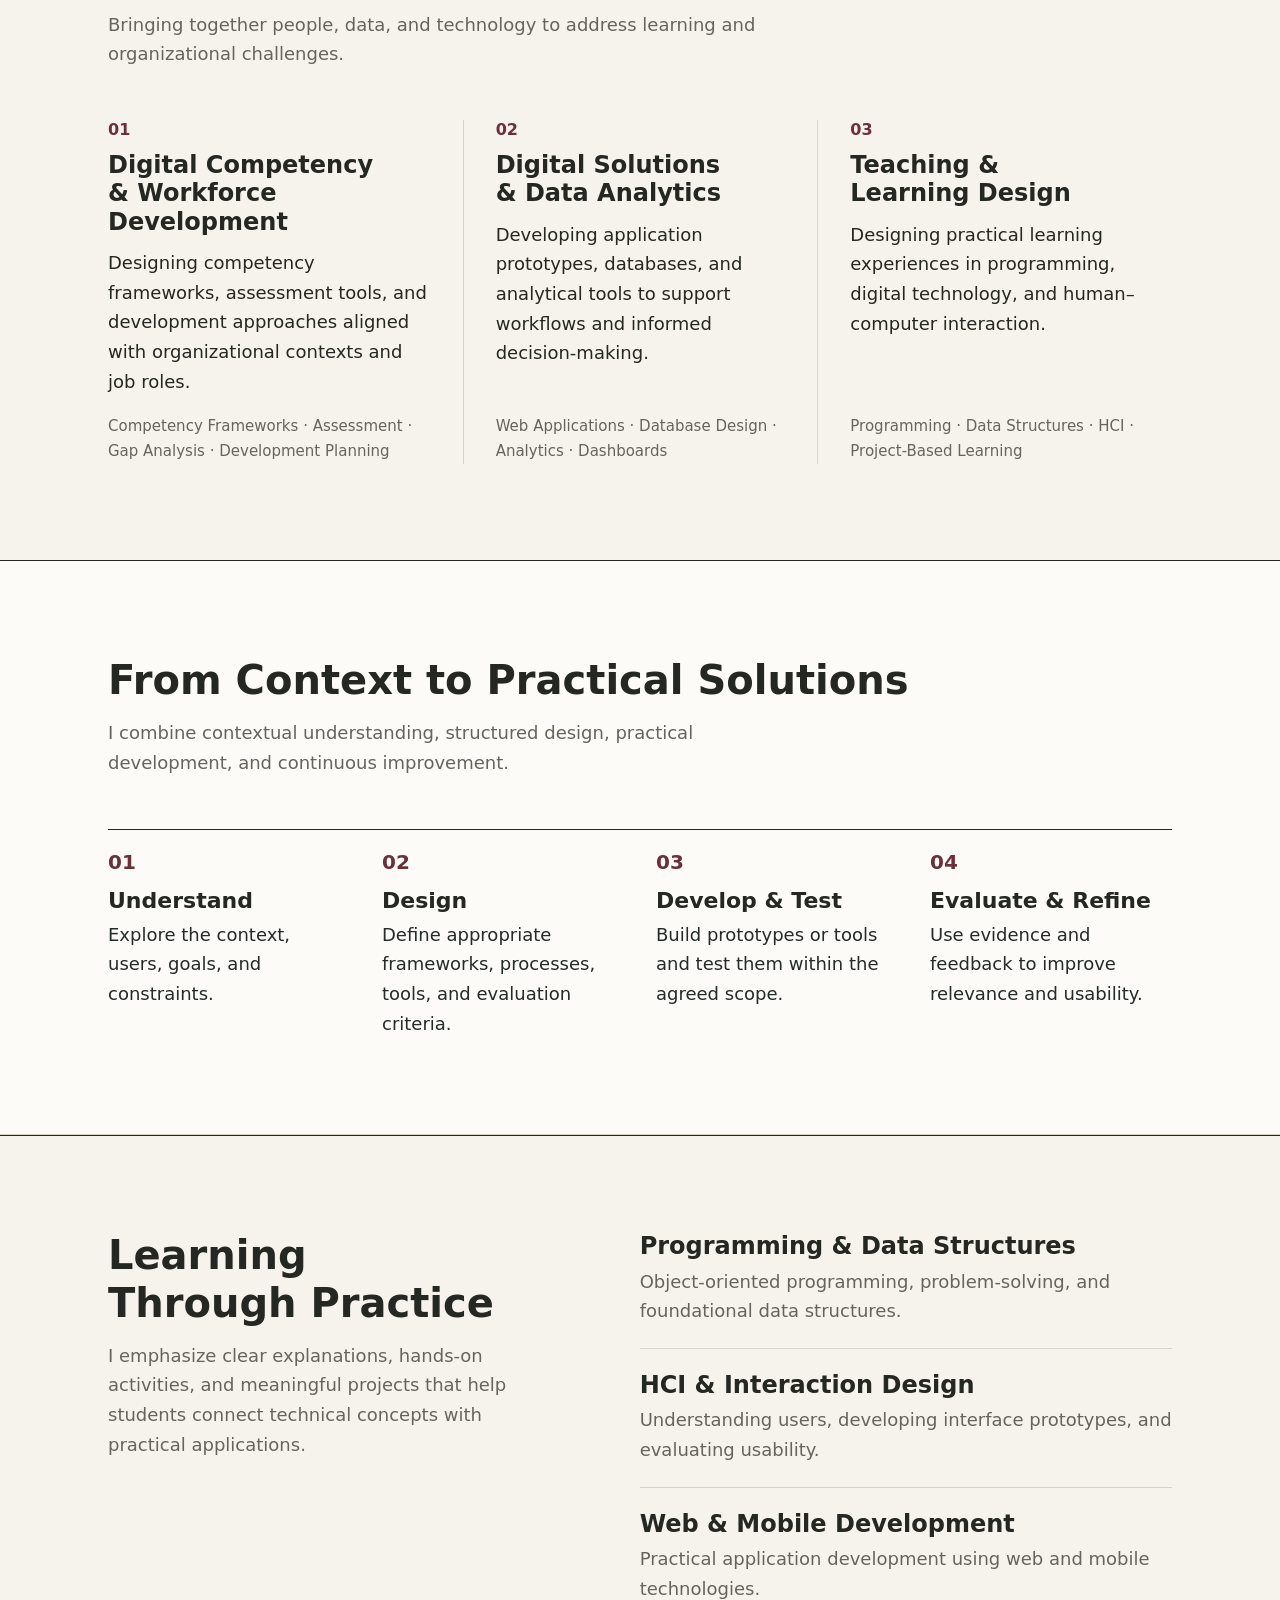
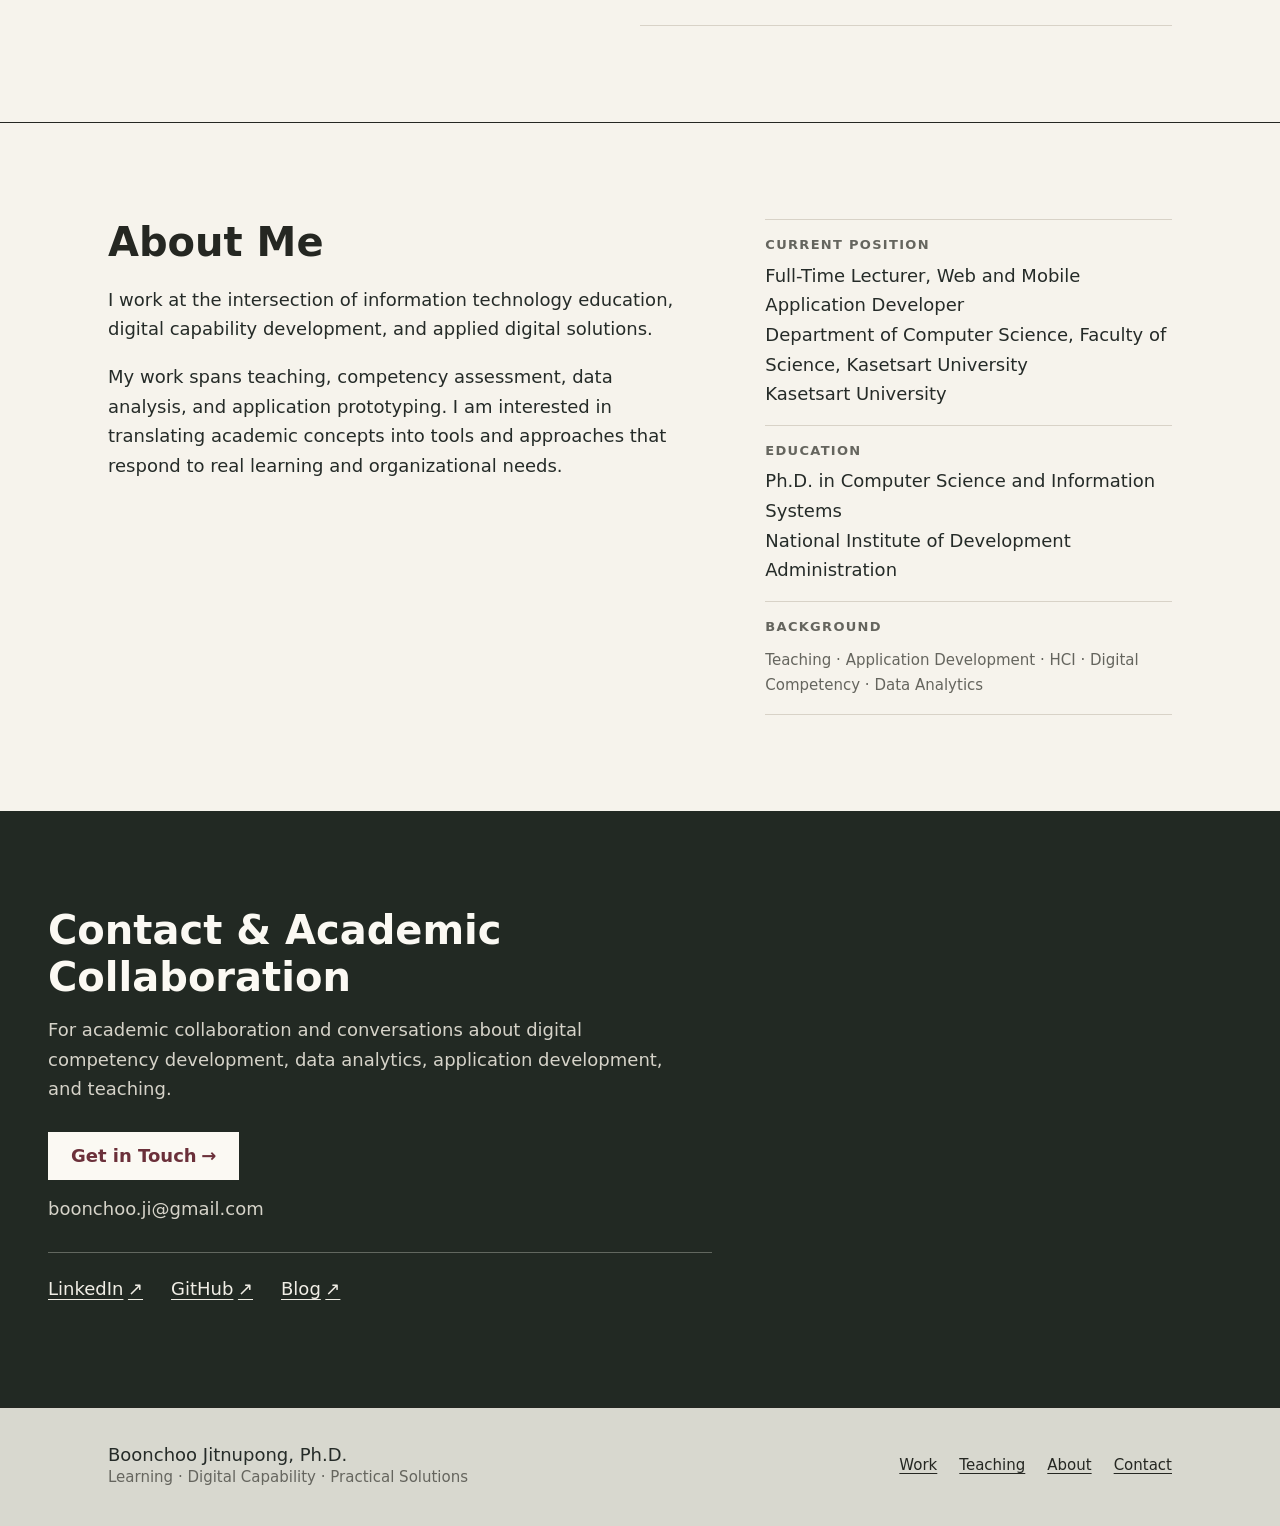
==== commit 0fc0c9c4: "Add retro academic workstation theme and site content structure - Introduced a new CSS file for the " ====
--- a/index.html
+++ b/index.html
@@ -1,239 +1,29 @@
 <!DOCTYPE html>
 <html lang="en">
-
 <head>
-    <meta charset="UTF-8">
-    <meta name="viewport" content="width=device-width, initial-scale=1.0">
-    <link rel="stylesheet" href="css/thecss.css" />
-    <link rel="shortcut icon" href="images/favicon.ico" type="image/x-icon">
-    <meta name="description"
-        content="Boonchoo Jitnupong, a lecturer at Kasetsart University Sriracha, specializes in Angular as a front-end developer. Explore his expertise in human-computer interaction and software development methodologies.">
-    <meta name="keywords" content="boonchoo; jitnupong; angular; front-end; developer;">
-    <title>Boonchoo Jitnupong (Ph.D.)</title>
+  <meta charset="UTF-8" />
+  <meta name="viewport" content="width=device-width, initial-scale=1" />
+  <title>Boonchoo Jitnupong, Ph.D. | Learning, Digital Capability &amp; Solutions</title>
+  <meta name="description" content="Explore the teaching, digital competency development, data analytics, and application development work of Boonchoo Jitnupong, Ph.D." />
+  <meta property="og:type" content="website" />
+  <meta property="og:title" content="Boonchoo Jitnupong, Ph.D. | Learning, Digital Capability &amp; Solutions" />
+  <meta property="og:description" content="Explore the teaching, digital competency development, data analytics, and application development work of Boonchoo Jitnupong, Ph.D." />
+  <link rel="icon" href="images/favicon.ico" type="image/x-icon" />
+  <link rel="stylesheet" href="css/site.css?v=2" />
+  <link rel="stylesheet" href="css/workstation.css?v=2" />
+  <script type="module" src="js/main.js?v=2"></script>
 </head>
-
 <body>
-    <link rel="preconnect" href="https://fonts.googleapis.com">
-    <link rel="preconnect" href="https://fonts.gstatic.com" crossorigin>
-    <link href="https://fonts.googleapis.com/css2?family=Roboto+Mono:ital,wght@0,100..700;1,100..700&display=swap"
-        rel="stylesheet">
-
-    <div class="container">
-        <div class="header">
-            <div class="full-name">
-                <span class="first-name">Boonchoo</span>
-                <span class="last-name">Jitnupong</span>
-            </div>
-            <div class="contact-info">
-                <span class="email">Email: </span>
-                <span class="email-val">boonchoo.ji[at]gmail.com</span>
-                <span class="seperator">|</span>
-                <span class="email-val"><a href="https://choojaithailand.blogspot.com" target="_blank">Blog</a></span>
-                <span class="seperator">|</span>
-                <span class="email-val"><a href="https://linkedin.com/in/boonchoo" target="_blank">Linkedin</a></span>
-                <span class="seperator">|</span>
-                <span class="email-val"><a href="https://github.com/jitnupong-b" target="_blank">GitHub</a></span>
-            </div>
-
-            <div class="about">
-                <p><span class="position">Front-End Developer </span>
-                    <span class="desc">
-                        I am a front-end developer with more than 5 years of experience writing HTML, CSS,
-                        JavaScript and Angular.
-                        I'm motivated, result-focused, and seeking a successful team-oriented company with an
-                        opportunity to
-                        grow.
-                    </span>
-                </p>
-                <br />
-                <p>
-                    <span class="position">Lecturer</span>
-                    <span class="desc">
-                        I am a lecturer in the IT field with expertise in web development. I have a passion for teaching
-                        and helping students learn the latest technologies. I have experience teaching HTML, CSS,
-                        JavaScript, and other web development frameworks. I believe in hands-on learning and providing
-                        real-world examples to enhance the learning experience. I am dedicated to helping students
-                        succeed and preparing them for a career in the IT industry.
-                    </span>
-                </p>
-            </div>
-        </div>
-        <div class="details">
-            <div class="section">
-                <div class="section__title">Experience</div>
-                <div class="section__list">
-                    <div class="section__list-item">
-                        <div class="left">
-                            <div class="name">Lecturer</div>
-                            <div class="addr">Department of Computer Science and Information</div>
-                            <div class="duration">Faculty of Science at Sriracha, Kasetsart University</div>
-                        </div>
-                        <div class="right">
-                            <div class="name">Courses</div>
-                            <div class="desc">Principle of OOP; Data Structures; HCI; Web App. with Angular; Android Mobile App. with Kotlin</div>
-                        </div>
-                    </div>
-                    <div class="section__list-item">
-                        <div class="left">
-                            <div class="name">Developers</div>
-                            <div class="addr">True Digital Entertainment</div>
-                            <div class="duration">2015</div>
-                        </div>
-                        <div class="right">
-                            <div class="name">Projects</div>
-                            <div class="desc">Develop Back-end services with C#; Cooperate with Front-end Designer and
-                                Deploy the web appliation for our customers</div>
-                        </div>
-                    </div>
-
-                </div>
-            </div>
-            <div class="section">
-                <div class="section__title">Education</div>
-                <div class="section__list">
-                    <div class="section__list-item">
-                        <div class="left">
-                            <div class="name">Ph.D. in Computer Science and Information Systems</div>
-                            <div class="addr">National Institute of Development Administration (NIDA), BKK, Thailand
-                            </div>
-                            <div class="duration">Class of 2018</div>
-                        </div>
-                        <br/><br/>
-                        <div class="right">
-                            <div class="name">Disseration</div>
-                            <div class="desc">The Development of User Interface Design Guideline: Bridge the
-                                Organization Culture Gaps</div>
-                        </div>
-                    </div>
-                    <div class="section__list-item">
-                        <div class="left">
-                            <div class="name">Master of Science in Computer Science and Information Systems</div>
-                            <div class="addr">National Institute of Development Administration (NIDA), BKK, Thailand
-                            </div>
-                            <div class="duration">Class of 2015</div>
-                        </div>
-                        <br/><br/>
-                        <div class="right">
-                            <div class="name">Topics</div>
-                            <div class="desc">The Development of Request Systemwith Web Services Technologies</div>
-                        </div>
-                    </div>
-                    <div class="section__list-item">
-                        <div class="left">
-                            <div class="name">Bachelor of Science in Computer Science</div>
-                            <div class="addr">Kasetsart University Sriracha Campus, Chonburi, Thailand
-                            </div>
-                            <div class="duration">Class of 2015</div>
-                        </div>
-                        <br/><br/>
-                        <div class="right">
-                            <div class="name">Senior Projects</div>
-                            <div class="desc">Simulation Mechanic Physics E-Learning System</div>
-                        </div>
-                    </div>
-
-                </div>
-
-            </div>
-            <div class="section">
-                <div class="section__title">Development Projects</div>
-                <div class="section__list">
-                    <div class="section__list-item">
-                        <div class="name">Native Java Android</div>
-                        <div class="text">ODPC6: Dengue Manager Application; geolocation application to support the
-                            public health sector to prevent and control the dengue.</div>
-                    </div>
-
-                    <div class="section__list-item">
-                        <div class="name">Angular Web Application</div>
-                        <div class="text">Many projects such as CRUD project with MySQL, Report and Dashboard Application and etc.</div>
-                    </div>
-                </div>
-            </div>
-            <div class="section">
-                <div class="section__title">Programming Skills</div>
-                <div class="skills">
-                    <div class="skills__item">
-                        <div class="left">
-                            <div class="name">
-                                Angular
-                            </div>
-                        </div>
-                        <div class="right">
-                            <input id="ck1" type="checkbox" checked />
-                            <label for="ck1"></label>
-                            <input id="ck2" type="checkbox" checked />
-                            <label for="ck2"></label>
-                            <input id="ck3" type="checkbox" checked/>
-                            <label for="ck3"></label>
-                            <input id="ck4" type="checkbox" checked/>
-                            <label for="ck4"></label>
-                            <input id="ck5" type="checkbox" checked/>
-                            <label for="ck5"></label>
-
-                        </div>
-                    </div>
-
-                </div>
-                <div class="skills__item">
-                    <div class="left">
-                        <div class="name">
-                            CSS</div>
-                    </div>
-                    <div class="right">
-                        <input id="ck1" type="checkbox" checked />
-
-                        <label for="ck1"></label>
-                        <input id="ck2" type="checkbox" checked />
-
-                        <label for="ck2"></label>
-                        <input id="ck3" type="checkbox" checked/>
-
-                        <label for="ck3"></label>
-                        <input id="ck4" type="checkbox" checked/>
-                        <label for="ck4"></label>
-                        <input id="ck5" type="checkbox" />
-                        <label for="ck5"></label>
-
-                    </div>
-                </div>
-                <div class="skills__item">
-                    <div class="left">
-                        <div class="name">
-                            Java</div>
-                    </div>
-                    <div class="right">
-                        <input id="ck1" type="checkbox" checked />
-
-                        <label for="ck1"></label>
-                        <input id="ck2" type="checkbox" checked />
-
-                        <label for="ck2"></label>
-                        <input id="ck3" type="checkbox" checked/>
-
-                        <label for="ck3"></label>
-                        <input id="ck4" type="checkbox" checked/>
-                        <label for="ck4"></label>
-                        <input id="ck5" type="checkbox" />
-                        <label for="ck5"></label>
-
-                    </div>
-                </div>
-
-            </div>
-            <div class="section">
-                <div class="section__title">
-                    Interests
-                </div>
-                <div class="section__list">
-                    <div class="section__list-item">
-                        LFC Supporter; Tech; Gadgets; Music; Sci-fi;
-                    </div>
-                </div>
-            </div>
-        </div>
-    </div>
-    </div>
+  <a class="skip-link" href="#main">Skip to content</a>
+  <div id="site-header"></div>
+  <main id="main" tabindex="-1">
+    <noscript>
+      <div class="wrap section">
+        <h1>Boonchoo Jitnupong, Ph.D.</h1>
+        <p>Information technology lecturer at Kasetsart University working across digital competency development, data analytics, and application development. Please enable JavaScript to view the full portfolio.</p>
+      </div>
+    </noscript>
+  </main>
+  <div id="site-footer"></div>
 </body>
-
-</html>+</html>
--- a/css/site.css
+++ b/css/site.css
@@ -0,0 +1,223 @@
+/* Scholarly editorial theme. Tokens first; components below use only these. */
+:root {
+  --bg: #f6f3ec;
+  --paper: #fcfbf7;
+  --ink: #252722;
+  --muted: #65655e;
+  --accent: #6b303a;
+  --rule: #d8d2c7;
+  --dark: #222923;
+  --header-h: 60px;
+  --pad: clamp(20px, 4vw, 48px);
+  --font: system-ui, -apple-system, "Segoe UI", Roboto, "Helvetica Neue", Arial, sans-serif;
+  --serif: var(--font);
+  --sans: var(--font);
+}
+
+*, *::before, *::after { box-sizing: border-box; }
+html { scroll-padding-top: calc(var(--header-h) + 24px); -webkit-text-size-adjust: 100%; }
+body {
+  margin: 0; background: var(--bg); color: var(--ink);
+  font: 400 clamp(1.0625rem, 1.03rem + 0.15vw, 1.125rem)/1.65 var(--sans);
+}
+img { max-width: 100%; height: auto; display: block; }
+h1, h2, h3, p, ul, ol, dl, dd, figure { margin: 0; }
+ul, ol { padding: 0; list-style: none; }
+h1, h2, h3 { font-family: var(--font); font-weight: 600; color: var(--ink); line-height: 1.18; text-wrap: balance; overflow-wrap: anywhere; }
+a { color: var(--accent); text-underline-offset: 0.2em; text-decoration-thickness: 1px; }
+button { font-family: inherit; }
+main:focus { outline: none; }
+:focus-visible { outline: 2px solid var(--accent); outline-offset: 3px; }
+
+.wrap { max-width: 1160px; margin-inline: auto; padding-inline: var(--pad); }
+.visually-hidden { position: absolute; width: 1px; height: 1px; overflow: hidden; clip: rect(0 0 0 0); white-space: nowrap; }
+.skip-link { position: absolute; left: 12px; top: -80px; z-index: 100; background: var(--ink); color: var(--paper); padding: 12px 18px; }
+.skip-link:focus { top: 12px; }
+
+/* Small uppercase labels – used sparingly */
+.label, .eyebrow, .field dt {
+  font: 600 0.8125rem/1.4 var(--sans); letter-spacing: 0.1em; text-transform: uppercase; color: var(--muted);
+}
+.label { color: var(--accent); margin-bottom: 14px; }
+
+/* Masthead */
+.site-header { position: sticky; top: 0; z-index: 50; height: var(--header-h); background: var(--bg); border-bottom: 1px solid var(--ink); }
+.header-inner { height: 100%; display: flex; align-items: center; justify-content: space-between; gap: 16px; }
+.brand { font-family: var(--serif); font-size: 1.1875rem; color: var(--ink); text-decoration: none; min-height: 44px; display: inline-flex; align-items: center; }
+.nav ul { display: flex; gap: 2px; }
+.nav a {
+  display: inline-flex; align-items: center; min-height: 44px; padding: 0 12px; color: var(--ink);
+  text-decoration: none; font-size: 0.9375rem; border-bottom: 2px solid transparent;
+}
+.nav a:hover, .nav a.active { color: var(--accent); border-bottom-color: var(--accent); }
+.menu-btn {
+  display: none; align-items: center; gap: 10px; min-height: 44px; padding: 0 4px; background: none;
+  color: var(--ink); border: 0; font: 600 0.9375rem var(--sans); cursor: pointer;
+}
+.menu-icon, .menu-icon::before, .menu-icon::after { display: block; width: 18px; height: 1.5px; background: currentColor; position: relative; }
+.menu-icon::before, .menu-icon::after { content: ""; position: absolute; left: 0; }
+.menu-icon::before { top: -6px; } .menu-icon::after { top: 6px; }
+@media (max-width: 859px) {
+  .menu-btn { display: inline-flex; }
+  .nav { display: none; position: absolute; top: var(--header-h); left: 0; right: 0; background: var(--bg); border-bottom: 1px solid var(--ink); padding: 4px var(--pad) 12px; }
+  .nav.open { display: block; }
+  .nav ul { flex-direction: column; gap: 0; }
+  .nav li + li { border-top: 1px solid var(--rule); }
+  .nav a { width: 100%; min-height: 48px; padding: 0; border-bottom: 0; }
+}
+
+/* Links & actions */
+.actions { display: flex; flex-wrap: wrap; gap: 4px 32px; margin-top: 28px; }
+.text-link { display: inline-flex; align-items: center; min-height: 44px; font-weight: 600; text-decoration: none; border-bottom: 1px solid transparent; }
+.text-link:hover { text-decoration: underline; }
+.arrow { display: inline-block; margin-left: 0.25em; transition: transform 0.15s; }
+.text-link:hover .arrow, .btn:hover .arrow { transform: translateX(3px); }
+.btn { display: inline-flex; align-items: center; min-height: 48px; padding: 0 22px; font-weight: 600; text-decoration: none; background: var(--accent); color: #fff; border: 1px solid var(--accent); }
+.btn:hover { background: #55252e; }
+
+/* Hero */
+.hero { padding: clamp(40px, 7vw, 96px) 0 clamp(56px, 8vw, 104px); }
+.hero-grid { display: grid; grid-template-columns: 1fr; gap: 48px; align-items: start; }
+.hero-name { font-size: clamp(2.75rem, 1.6rem + 5vw, 4.5rem); font-weight: 400; line-height: 1.04; letter-spacing: -0.01em; }
+.hero-name span { display: inline-block; }
+.eyebrow { margin-top: 24px; padding-top: 18px; border-top: 1px solid var(--ink); max-width: 30em; }
+.statement { font: 600 clamp(1.375rem, 1.1rem + 1.2vw, 2rem)/1.3 var(--serif); margin-top: 28px; max-width: 24em; color: var(--ink); }
+.hero-intro { margin-top: 24px; max-width: 36em; color: var(--muted); }
+.portrait { max-width: 380px; }
+.portrait-frame { aspect-ratio: 4 / 5; background: var(--paper); border: 1px solid var(--rule); padding: 10px; }
+.portrait-frame img, .portrait-placeholder { width: 100%; height: 100%; object-fit: cover; }
+.portrait-placeholder { display: grid; place-items: center; background: var(--bg); border: 1px solid var(--rule); font: 400 clamp(3rem, 8vw, 4.5rem) var(--serif); color: var(--muted); }
+.portrait figcaption { margin-top: 14px; padding-top: 12px; border-top: 1px solid var(--rule); font-size: 0.9375rem; color: var(--muted); }
+.portrait figcaption strong { display: block; font: 600 1rem var(--sans); color: var(--ink); }
+.portrait figcaption span { display: block; }
+@media (min-width: 860px) {
+  .hero-grid { grid-template-columns: 13fr 7fr; gap: 72px; }
+  .portrait { justify-self: end; width: 100%; margin-top: 8px; }
+}
+
+/* Sections */
+.section { padding: clamp(56px, 8vw, 96px) 0; border-top: 1px solid var(--ink); }
+.section-heading { margin-bottom: clamp(32px, 4vw, 52px); }
+.section h2, .contact h2 { font-size: clamp(2rem, 1.6rem + 1.4vw, 2.5rem); }
+.lead { margin-top: 14px; max-width: 36em; color: var(--muted); }
+.section.tinted { background: var(--paper); border-bottom: 1px solid var(--rule); }
+
+/* Expertise: open columns */
+.expertise-grid { display: grid; gap: 0; grid-template-columns: 1fr; }
+.expertise-item { padding: 28px 0; border-top: 1px solid var(--rule); display: flex; flex-direction: column; gap: 12px; }
+.expertise-item:first-child { border-top: 0; padding-top: 0; }
+.num { font: 600 1rem var(--font); color: var(--accent); }
+.expertise-item h3 { font-size: 1.5rem; }
+.expertise-item p { color: var(--ink); max-width: 34em; }
+.tags { display: block; font-size: 0.9375rem; color: var(--muted); margin-top: auto; padding-top: 6px; }
+.tags li { display: inline; }
+.tags li + li::before { content: " · "; }
+@media (min-width: 860px) {
+  .expertise-grid { grid-template-columns: repeat(3, 1fr); }
+  .expertise-item, .expertise-item:first-child { border-top: 0; padding: 0 32px; border-left: 1px solid var(--rule); }
+  .expertise-item:first-child { padding-left: 0; border-left: 0; }
+  .expertise-item:last-child { padding-right: 0; }
+}
+
+/* Selected work */
+.figure img { width: 100%; border: 1px solid var(--rule); background: var(--paper); }
+.figure figcaption { margin-top: 10px; font-size: 0.875rem; color: var(--muted); line-height: 1.5; max-width: 40em; }
+.figure figcaption strong { font-weight: 600; color: var(--ink); }
+.visual-placeholder {
+  display: grid; place-items: center; min-height: 240px; height: 100%; background: var(--paper); border: 1px dashed var(--rule);
+  color: var(--muted); font: 600 0.8125rem var(--sans); letter-spacing: 0.1em; text-transform: uppercase;
+}
+.featured { display: grid; gap: 28px; grid-template-columns: 1fr; padding-bottom: clamp(36px, 5vw, 56px); border-bottom: 1px solid var(--rule); }
+.project-body h3 { font-size: clamp(1.625rem, 1.3rem + 1.2vw, 2.0625rem); margin-bottom: 14px; }
+.project-body p:not(.label) { max-width: 36em; }
+.meta { margin-top: 22px; display: grid; gap: 0; font-size: 0.9375rem; }
+.meta div { display: grid; grid-template-columns: 8em 1fr; gap: 12px; padding: 8px 0; border-top: 1px solid var(--rule); }
+.meta dt { color: var(--muted); }
+.project-actions { display: flex; flex-wrap: wrap; gap: 0 28px; margin-top: 14px; }
+.featured.no-visual { grid-template-columns: 1fr; }
+.featured.solo { border-bottom: 0; padding-bottom: 0; }
+.project-grid.single { grid-template-columns: 1fr; }
+.project-grid { display: grid; gap: 40px; grid-template-columns: 1fr; margin-top: clamp(36px, 5vw, 56px); }
+.project-card { display: flex; flex-direction: column; gap: 22px; }
+.project-card .visual-placeholder { min-height: 0; aspect-ratio: 16 / 9; }
+.project-card h3 { font-size: clamp(1.5rem, 1.3rem + 0.8vw, 1.75rem); }
+.section-more { margin-top: 32px; }
+@media (min-width: 860px) {
+  .featured { grid-template-columns: 11fr 8fr; gap: 56px; align-items: start; }
+  .featured.no-visual { grid-template-columns: 1fr; }
+  .project-grid { grid-template-columns: 1fr 1fr; gap: 56px; }
+  .project-grid.single { grid-template-columns: 1fr; }
+  .project-card + .project-card { border-left: 1px solid var(--rule); padding-left: 56px; }
+}
+
+/* Approach: methodological sequence */
+.steps { display: grid; gap: 0; grid-template-columns: 1fr; }
+.step { display: grid; grid-template-columns: 3rem 1fr; padding: 20px 0; border-top: 1px solid var(--rule); }
+.step-num { font: 600 1.25rem var(--font); color: var(--accent); }
+.step h3 { font-size: 1.375rem; margin-bottom: 6px; }
+.step h3, .step p { grid-column: 2; }
+.step-num { grid-row: 1 / span 2; }
+@media (min-width: 860px) {
+  .steps { grid-template-columns: repeat(4, 1fr); gap: 32px; border-top: 1px solid var(--ink); }
+  .step { display: block; padding: 20px 0 0; border-top: 0; }
+  .step-num { display: block; margin-bottom: 14px; }
+}
+
+/* Teaching: index */
+.split { display: grid; gap: 36px; grid-template-columns: 1fr; }
+.split-intro .section-heading { margin-bottom: 20px; }
+.topic-list li { padding: 22px 0; border-top: 1px solid var(--rule); }
+.topic-list li:last-child { border-bottom: 1px solid var(--rule); }
+.topic-list h3 { font-size: 1.5rem; margin-bottom: 6px; }
+.topic-list p { color: var(--muted); max-width: 34em; }
+.resource { margin-top: 36px; padding-top: 20px; border-top: 1px solid var(--rule); }
+.resource h3 { font-size: 1.25rem; }
+@media (min-width: 860px) {
+  .split { grid-template-columns: 5fr 6fr; gap: 88px; }
+  .topic-list li:first-child { padding-top: 0; border-top: 0; }
+}
+
+/* Research: bibliography */
+.pub-list li { display: grid; grid-template-columns: 1fr; gap: 4px; padding: 24px 0; border-top: 1px solid var(--rule); }
+.pub-list li:last-child { border-bottom: 1px solid var(--rule); }
+.pub-year { font-variant-numeric: lining-nums; color: var(--muted); }
+.pub-body h3 { font-size: 1.375rem; font-weight: 500; margin-bottom: 6px; }
+.pub-authors { color: var(--ink); }
+.pub-venue { color: var(--muted); }
+.pub-links { display: flex; gap: 0 24px; }
+@media (min-width: 700px) { .pub-list li { grid-template-columns: 96px 1fr; gap: 32px; } }
+
+/* About */
+.about-grid { display: grid; gap: 40px; grid-template-columns: 1fr; }
+.about-grid h2 { margin-bottom: 8px; }
+.prose { margin-top: 18px; max-width: 36em; }
+.profile-fields { align-content: start; }
+.field { padding: 16px 0; border-top: 1px solid var(--rule); }
+.field:last-child { border-bottom: 1px solid var(--rule); }
+.field dt { margin-bottom: 6px; }
+.field dd .block { display: block; }
+@media (min-width: 860px) { .about-grid { grid-template-columns: 7fr 5fr; gap: 88px; } }
+
+/* Contact */
+.contact { background: var(--dark); color: #f1eee6; border-top: 0; }
+.contact h2 { color: #fbf9f3; }
+.contact .lead { color: #d6d3c9; }
+.contact-inner { max-width: 760px; margin-inline: 0; }
+.contact .btn { background: #fbf9f3; color: var(--accent); border-color: #fbf9f3; }
+.contact .btn:hover { background: #fff; }
+.contact-email { margin-top: 14px; color: #d6d3c9; overflow-wrap: anywhere; }
+.profile-links { display: flex; flex-wrap: wrap; gap: 0 28px; margin-top: 28px; padding-top: 14px; border-top: 1px solid rgba(246, 243, 236, 0.3); }
+.profile-links a { color: #f1eee6; display: inline-flex; align-items: center; min-height: 44px; }
+.contact :focus-visible { outline-color: #fbf9f3; }
+
+/* Footer */
+.site-footer { border-top: 1px solid var(--ink); padding: 36px 0; font-size: 0.9375rem; }
+.footer-inner { display: grid; gap: 20px; grid-template-columns: 1fr; }
+.footer-name { font: 400 1.125rem var(--serif); }
+.footer-tagline, .footer-updated { color: var(--muted); }
+.site-footer nav ul { display: flex; flex-wrap: wrap; gap: 0 22px; }
+.site-footer nav a { color: var(--ink); display: inline-flex; align-items: center; min-height: 44px; }
+@media (min-width: 860px) { .footer-inner { grid-template-columns: 1fr auto; align-items: start; } .footer-updated { grid-column: 1 / -1; } }
+
+@media (prefers-reduced-motion: reduce) { html { scroll-behavior: auto; } * { transition: none !important; animation: none !important; } }
+@media (prefers-reduced-motion: no-preference) { html { scroll-behavior: smooth; } }
--- a/css/workstation.css
+++ b/css/workstation.css
@@ -0,0 +1,149 @@
+/* Retro academic workstation theme (prototype: header, profile, directory, featured project).
+   Loaded after site.css. Tokens first; components use only these. */
+:root {
+  --ws-desktop: #d8d8cf;
+  --ws-doc: #f8f5e9;
+  --ws-doc-2: #ebe9df;
+  --ws-ink: #252b28;
+  --ws-muted: #4d554f;
+  --ws-green: #344c42;
+  --ws-burgundy: #783e45;
+  --ws-border: #777d72;
+  --ws-shadow: 4px 4px 0 var(--ws-border);
+  --ws-font: var(--font);
+  --ws-pad: clamp(16px, 4vw, 40px);
+}
+
+body { background: var(--ws-desktop); color: var(--ws-ink); font-family: var(--ws-font); }
+.legacy { background: var(--bg); border-top: 2px solid var(--ws-ink); margin-top: clamp(40px, 6vw, 72px); }
+:focus-visible { outline: 3px solid var(--ws-burgundy); outline-offset: 2px; }
+.skip-link { background: var(--ws-ink); color: var(--ws-doc); font-family: var(--ws-font); }
+
+.ws-wrap { max-width: 1160px; margin-inline: auto; padding-inline: var(--ws-pad); }
+.ws-meta-line {
+  font: 500 0.75rem/1.4 var(--ws-font); letter-spacing: 0.08em; text-transform: uppercase;
+  color: var(--ws-muted); margin-bottom: 14px;
+}
+
+/* Menu bar */
+.ws-menubar { background: var(--ws-doc-2); border-bottom: 1px solid var(--ws-ink); height: 52px; --header-h: 52px; }
+.ws-menubar .brand {
+  font: 600 0.875rem var(--ws-font); letter-spacing: 0.08em; text-transform: uppercase;
+  color: var(--ws-ink); min-height: 44px;
+}
+.ws-menubar .nav a {
+  font: 500 0.8125rem var(--ws-font); letter-spacing: 0.04em; text-transform: uppercase; padding: 0 12px;
+  color: var(--ws-ink); border-bottom: 0;
+}
+.ws-menubar .nav a:hover { background: var(--ws-ink); color: var(--ws-doc); }
+.ws-menubar .nav a.active, .ws-menubar .nav a[aria-current] {
+  background: var(--ws-green); color: var(--ws-doc); text-decoration: underline; text-underline-offset: 4px;
+}
+.ws-menubar .menu-btn {
+  font: 600 0.8125rem var(--ws-font); text-transform: uppercase; color: var(--ws-ink);
+  border: 1px solid var(--ws-ink); background: var(--ws-doc); padding: 0 12px;
+  box-shadow: inset -1px -1px 0 var(--ws-border);
+}
+.ws-menubar .menu-btn:active { box-shadow: inset 1px 1px 0 var(--ws-border); }
+@media (max-width: 859px) {
+  .ws-menubar .nav { background: var(--ws-doc-2); border-bottom: 1px solid var(--ws-ink); top: 52px; padding: 0 var(--ws-pad); }
+  .ws-menubar .nav li + li { border-top: 1px solid var(--ws-border); }
+  .ws-menubar .nav a { padding: 0 4px; }
+}
+
+/* Window */
+.ws-window { background: var(--ws-doc); border: 1px solid var(--ws-ink); box-shadow: var(--ws-shadow); }
+.ws-titlebar {
+  display: flex; align-items: center; gap: 12px; min-height: 36px; padding: 6px 12px;
+  background: var(--ws-green); color: var(--ws-doc); border-bottom: 1px solid var(--ws-ink);
+  font: 600 0.8125rem/1.3 var(--ws-font); letter-spacing: 0.04em;
+}
+.ws-marks { width: 14px; height: 14px; border: 2px solid var(--ws-doc); flex: none; }
+.ws-title { flex: none; }
+.ws-sub { margin-left: auto; font-weight: 400; text-transform: uppercase; letter-spacing: 0.06em; text-align: right; opacity: 0.95; }
+@media (max-width: 559px) { .ws-sub { display: none; } }
+.ws-body { padding: clamp(20px, 4vw, 44px); }
+.ws-body h1, .ws-body h2 { font-family: var(--ws-font); font-weight: 600; color: var(--ws-ink); line-height: 1.15; }
+
+/* Buttons */
+.ws-actions { display: flex; flex-wrap: wrap; gap: 12px; margin-top: 28px; }
+.ws-btn {
+  display: inline-flex; align-items: center; min-height: 46px; padding: 0 20px; text-decoration: none;
+  font: 600 0.875rem var(--ws-font); letter-spacing: 0.02em; color: var(--ws-ink);
+  background: var(--ws-doc-2); border: 1px solid var(--ws-ink); box-shadow: inset -2px -2px 0 var(--ws-border), inset 2px 2px 0 #fff;
+}
+.ws-btn:hover { background: #fff; }
+.ws-btn:active { box-shadow: inset 2px 2px 0 var(--ws-border); transform: translate(1px, 1px); }
+.ws-btn-primary { background: var(--ws-green); color: var(--ws-doc); box-shadow: inset -2px -2px 0 #1f2f28, inset 2px 2px 0 #5a7468; }
+.ws-btn-primary:hover { background: #2a3d35; }
+.ws-btn span[aria-hidden] { margin-left: 0.5em; }
+.ws-btn .arrow { margin-left: 0.4em; }
+
+/* Profile */
+.ws-hero { padding-top: clamp(20px, 4vw, 48px); }
+.ws-profile { display: grid; gap: 36px; grid-template-columns: 1fr; }
+.ws-name { font-size: clamp(2rem, 1.3rem + 3.4vw, 3.25rem); letter-spacing: -0.01em; font-weight: 700; line-height: 1.1; }
+.ws-name span { display: inline-block; }
+.ws-role { margin-top: 14px; font: 500 1.0625rem/1.5 var(--ws-font); color: var(--ws-burgundy); }
+.ws-statement { margin-top: 22px; padding-top: 22px; border-top: 1px solid var(--ws-border); font-size: clamp(1.25rem, 1.05rem + 1vw, 1.75rem); line-height: 1.3; max-width: 22em; font-weight: 600; }
+.ws-intro { margin-top: 18px; max-width: 38em; color: var(--ws-muted); font-size: 1.0625rem; line-height: 1.65; }
+.ws-portrait { max-width: 320px; }
+@media (max-width: 859px) { .ws-portrait { max-width: 220px; } }
+.ws-portrait-frame { aspect-ratio: 4 / 5; border: 1px solid var(--ws-ink); background: var(--ws-doc-2); padding: 6px; }
+.ws-portrait-frame img, .portrait-placeholder { width: 100%; height: 100%; object-fit: cover; }
+.ws-portrait .portrait-placeholder {
+  display: grid; place-items: center; border: 1px dashed var(--ws-border); background: var(--ws-doc);
+  font: 600 clamp(3rem, 8vw, 4.5rem) var(--ws-font); color: var(--ws-border);
+}
+.ws-portrait figcaption { margin-top: 10px; font: 400 0.8125rem/1.5 var(--ws-font); color: var(--ws-muted); }
+.ws-portrait figcaption strong { display: block; color: var(--ws-ink); font-weight: 600; }
+.ws-portrait figcaption span { display: block; }
+@media (min-width: 860px) {
+  .ws-profile { grid-template-columns: minmax(0, 1fr) 280px; gap: 56px; }
+  .ws-portrait { width: 100%; }
+}
+
+/* Directory */
+.ws-directory { margin-top: clamp(28px, 4vw, 44px); }
+.ws-dir-title { font: 600 0.75rem var(--ws-font); letter-spacing: 0.14em; color: var(--ws-muted); margin-bottom: 10px; }
+.ws-directory ul { display: grid; gap: 10px; grid-template-columns: 1fr 1fr; }
+.ws-directory a {
+  display: flex; align-items: center; gap: 12px; min-height: 56px; padding: 8px 14px; text-decoration: none;
+  background: var(--ws-doc-2); color: var(--ws-ink); border: 1px solid var(--ws-border);
+  font: 600 0.875rem/1.3 var(--ws-font);
+}
+.ws-directory a:hover { background: var(--ws-doc); border-color: var(--ws-ink); }
+.ws-directory a:hover span:last-child { text-decoration: underline; text-underline-offset: 3px; }
+@media (min-width: 860px) { .ws-directory ul { grid-template-columns: none; grid-auto-flow: column; grid-auto-columns: 1fr; } }
+@media (max-width: 359px) { .ws-directory ul { grid-template-columns: 1fr; } }
+
+/* Icons (drawn in CSS, always paired with text) */
+.ws-icon { position: relative; flex: none; width: 22px; height: 26px; border: 2px solid var(--ws-ink); background: var(--ws-doc); }
+.ws-icon-doc::before { content: ""; position: absolute; top: -2px; right: -2px; width: 8px; height: 8px; background: var(--ws-border); border-left: 2px solid var(--ws-ink); border-bottom: 2px solid var(--ws-ink); }
+.ws-icon-doc::after { content: ""; position: absolute; left: 3px; right: 3px; top: 12px; height: 6px; border-top: 2px solid var(--ws-border); border-bottom: 2px solid var(--ws-border); }
+.ws-icon-folder { width: 26px; height: 20px; margin-top: 4px; background: var(--ws-green); border-color: var(--ws-ink); }
+.ws-icon-folder::before { content: ""; position: absolute; left: -2px; top: -7px; width: 11px; height: 5px; background: var(--ws-green); border: 2px solid var(--ws-ink); border-bottom: 0; }
+
+/* Featured project */
+#work { margin-top: clamp(28px, 4vw, 44px); scroll-margin-top: 68px; }
+.ws-project { display: grid; gap: 32px; grid-template-columns: 1fr; }
+.ws-project-body h2 { font-family: var(--ws-font); font-size: clamp(1.5rem, 1.2rem + 1.2vw, 2.25rem); letter-spacing: -0.01em; }
+.ws-project-body > p:not(.ws-meta-line) { margin-top: 14px; max-width: 36em; line-height: 1.65; }
+.ws-meta { margin-top: 24px; border-top: 1px solid var(--ws-ink); font-size: 0.9375rem; }
+.ws-meta div { display: grid; grid-template-columns: minmax(6.5em, 8em) 1fr; gap: 12px; padding: 9px 0; border-bottom: 1px solid var(--ws-border); }
+.ws-meta dt { font: 500 0.75rem/1.7 var(--ws-font); text-transform: uppercase; letter-spacing: 0.06em; color: var(--ws-muted); }
+.ws-meta dd { margin: 0; }
+.ws-figure img { width: 100%; border: 1px solid var(--ws-ink); }
+.ws-figure figcaption { margin-top: 8px; font-size: 0.875rem; color: var(--ws-muted); }
+.ws-figure-empty {
+  min-height: 260px; height: 100%; display: flex; flex-direction: column; justify-content: center;
+  padding: 24px; background: var(--ws-doc-2); border: 1px dashed var(--ws-border); color: var(--ws-muted);
+}
+.ws-figure-empty p:last-child { max-width: 24em; }
+@media (min-width: 860px) {
+  .ws-project { grid-template-columns: minmax(0, 7fr) minmax(0, 6fr); gap: 48px; align-items: start; }
+  .ws-figure-empty { min-height: 360px; }
+}
+
+/* Footer stays on the earlier style until approval */
+@media (prefers-reduced-motion: reduce) { .ws-btn:active { transform: none; } }
